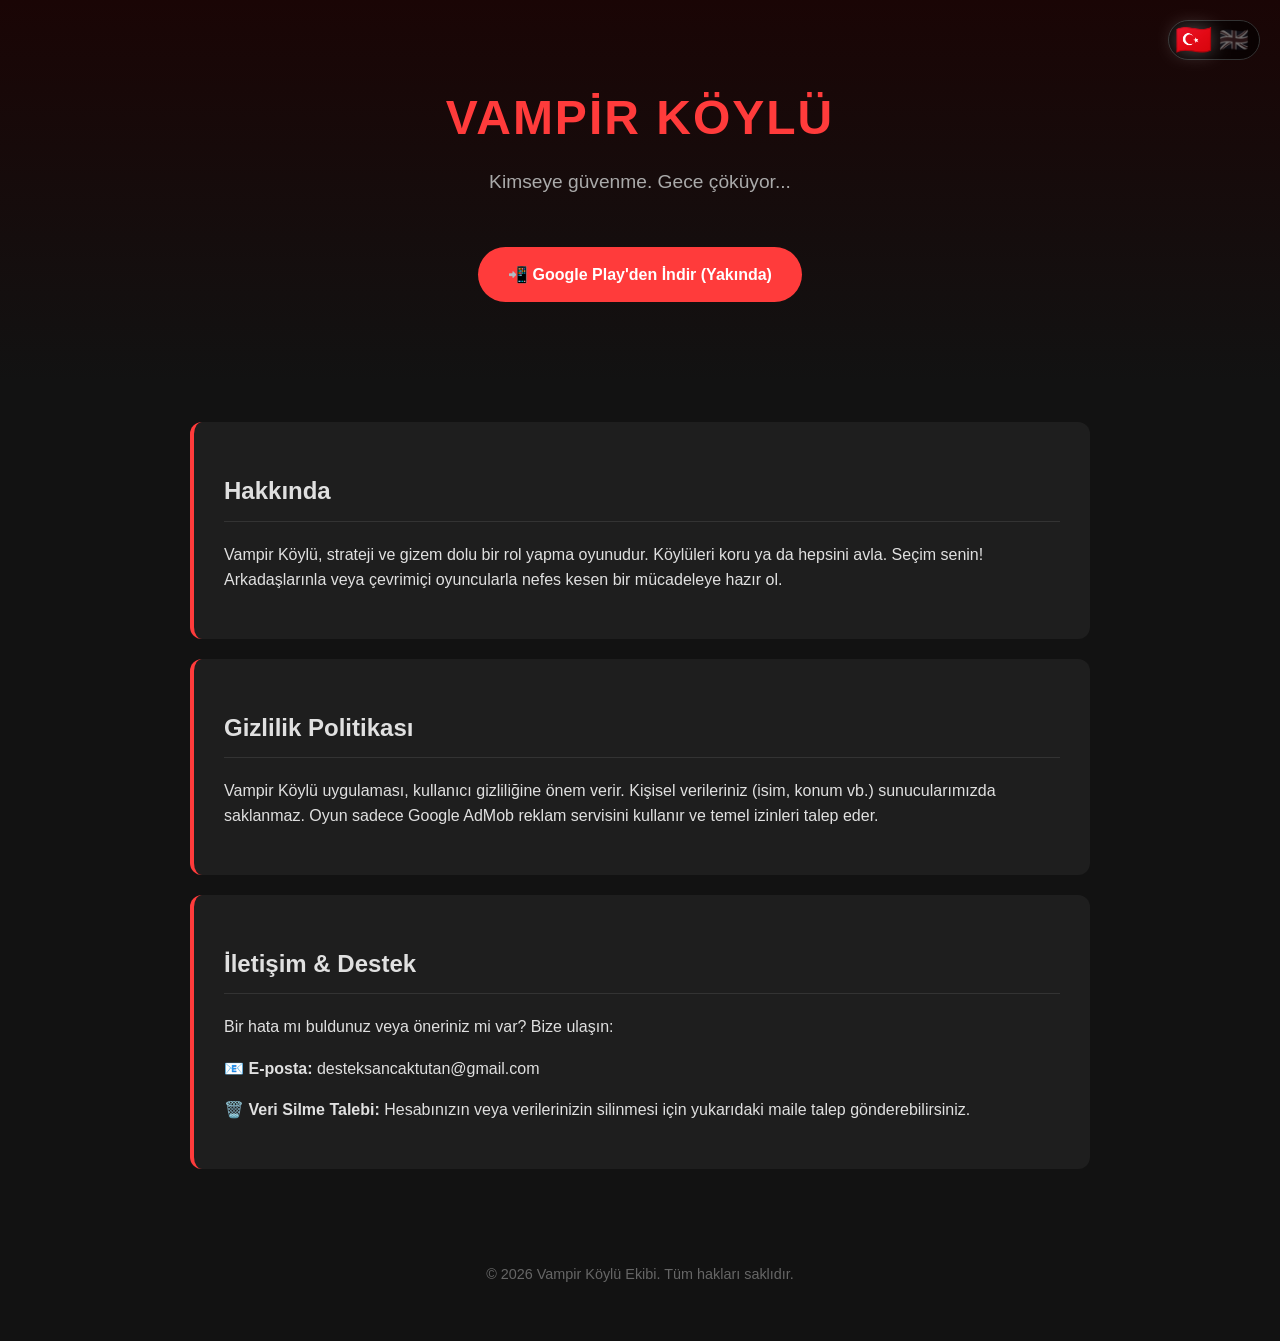
==== index.html @ d5c6c2c2 "Update index.html" ====
<!DOCTYPE html>
<html lang="tr">
<head>
    <meta charset="UTF-8">
    <meta name="viewport" content="width=device-width, initial-scale=1.0">
    <title>Vampir Köylü - Resmi Web Sitesi</title>
    <style>
        :root {
            --primary-color: #ff3b3b; /* Kan kırmızısı */
            --bg-color: #121212; /* Koyu arka plan */
            --card-bg: #1e1e1e; /* Kart rengi */
            --text-color: #e0e0e0;
        }
        body {
            font-family: 'Segoe UI', Tahoma, Geneva, Verdana, sans-serif;
            margin: 0;
            padding: 0;
            background-color: var(--bg-color);
            color: var(--text-color);
            line-height: 1.6;
        }
        .container {
            max-width: 900px;
            margin: 0 auto;
            padding: 20px;
        }
        
        /* --- BAYRAK BUTONU AYARLARI --- */
        .lang-switch {
            position: fixed;
            top: 20px;
            right: 20px;
            background: rgba(0, 0, 0, 0.6);
            padding: 5px 10px;
            border-radius: 30px;
            border: 1px solid #333;
            z-index: 1000;
            backdrop-filter: blur(5px);
            display: flex;
            align-items: center;
            gap: 10px;
        }
        .lang-btn {
            background: none;
            border: none;
            cursor: pointer;
            font-size: 24px;
            padding: 0;
            transition: all 0.3s ease;
            opacity: 0.4;
            filter: grayscale(80%);
        }
        .lang-btn:hover {
            opacity: 0.8;
            transform: scale(1.1);
            filter: grayscale(0%);
        }
        .lang-btn.active { 
            opacity: 1; 
            transform: scale(1.25);
            filter: grayscale(0%) drop-shadow(0 0 8px rgba(255, 255, 255, 0.3));
        }
        /* ------------------------------ */

        /* Header Alanı */
        header {
            text-align: center;
            padding: 80px 20px;
            background: linear-gradient(180deg, #1a0505 0%, var(--bg-color) 100%);
        }
        h1 {
            font-size: 3em;
            margin: 0;
            color: var(--primary-color);
            text-transform: uppercase;
            letter-spacing: 2px;
        }
        .subtitle {
            font-size: 1.2em;
            color: #aaa;
            margin-top: 10px;
        }
        
        /* Buton Tasarımı */
        .btn-download {
            display: inline-block;
            margin-top: 30px;
            padding: 15px 30px;
            background-color: var(--primary-color);
            color: white;
            text-decoration: none;
            font-weight: bold;
            border-radius: 50px;
            transition: transform 0.2s, box-shadow 0.2s;
        }
        .btn-download:hover {
            transform: scale(1.05);
            box-shadow: 0 0 20px rgba(255, 59, 59, 0.4);
        }

        /* İçerik Kutuları */
        .content-box {
            background: var(--card-bg);
            padding: 30px;
            margin: 20px 0;
            border-radius: 12px;
            border-left: 4px solid var(--primary-color);
        }
        h2 { color: var(--text-color); border-bottom: 1px solid #333; padding-bottom: 10px; }
        
        /* Footer */
        footer {
            text-align: center;
            padding: 40px;
            color: #666;
            font-size: 0.9em;
        }
        a { color: var(--primary-color); text-decoration: none; }
    </style>
</head>
<body>

    <div class="lang-switch">
        <button class="lang-btn active" onclick="setLanguage('tr')" id="btn-tr" title="Türkçe">🇹🇷</button> 
        <button class="lang-btn" onclick="setLanguage('en')" id="btn-en" title="English">🇬🇧</button>
    </div>

    <header>
        <h1 id="title">VAMPİR KÖYLÜ</h1>
        <p class="subtitle" id="subtitle">Kimseye güvenme. Gece çöküyor...</p>
        
        <a href="#" class="btn-download" id="downloadBtn">📲 Google Play'den İndir (Yakında)</a>
    </header>

    <div class="container">
        
        <div class="content-box">
            <h2 id="aboutTitle">Hakkında</h2>
            <p id="aboutText">Vampir Köylü, strateji ve gizem dolu bir rol yapma oyunudur. Köylüleri koru ya da hepsini avla. Seçim senin! Arkadaşlarınla veya çevrimiçi oyuncularla nefes kesen bir mücadeleye hazır ol.</p>
        </div>

        <div class="content-box">
            <h2 id="privacyTitle">Gizlilik Politikası</h2>
            <p id="privacyText">Vampir Köylü uygulaması, kullanıcı gizliliğine önem verir. Kişisel verileriniz (isim, konum vb.) sunucularımızda saklanmaz. Oyun sadece Google AdMob reklam servisini kullanır ve temel izinleri talep eder.</p>
        </div>

        <div class="content-box">
            <h2 id="contactTitle">İletişim & Destek</h2>
            <p id="contactText">Bir hata mı buldunuz veya öneriniz mi var? Bize ulaşın:</p>
            <p>📧 <strong>E-posta:</strong> desteksancaktutan@gmail.com</p>
            <p id="deleteText">🗑️ <strong>Veri Silme Talebi:</strong> Hesabınızın veya verilerinizin silinmesi için yukarıdaki maile talep gönderebilirsiniz.</p>
        </div>

    </div>

    <footer>
        <p id="footerText">&copy; 2026 Vampir Köylü Ekibi. Tüm hakları saklıdır.</p>
    </footer>

    <script>
        const translations = {
            tr: {
                title: "VAMPİR KÖYLÜ",
                subtitle: "Kimseye güvenme. Gece çöküyor...",
                downloadBtn: "📲 Google Play'den İndir (Yakında)",
                aboutTitle: "Hakkında",
                aboutText: "Vampir Köylü, strateji ve gizem dolu bir rol yapma oyunudur. Köylüleri koru ya da hepsini avla. Seçim senin! Arkadaşlarınla veya çevrimiçi oyuncularla nefes kesen bir mücadeleye hazır ol.",
                privacyTitle: "Gizlilik Politikası",
                privacyText: "Vampir Köylü uygulaması, kullanıcı gizliliğine önem verir. Kişisel verileriniz (isim, konum vb.) sunucularımızda saklanmaz. Oyun sadece Google AdMob reklam servisini kullanır ve temel izinleri talep eder.",
                contactTitle: "İletişim & Destek",
                contactText: "Bir hata mı buldunuz veya öneriniz mi var? Bize ulaşın:",
                deleteText: "🗑️ <strong>Veri Silme Talebi:</strong> Hesabınızın veya verilerinizin silinmesi için yukarıdaki maile talep gönderebilirsiniz.",
                footerText: "&copy; 2026 Vampir Köylü Ekibi. Tüm hakları saklıdır."
            },
            en: {
                title: "VAMPIRE VILLAGER",
                subtitle: "Trust no one. Night is falling...",
                downloadBtn: "📲 Download on Google Play (Soon)",
                aboutTitle: "About",
                aboutText: "Vampire Villager is a role-playing game full of strategy and mystery. Protect the villagers or hunt them all down. The choice is yours! Get ready for a breathtaking battle with your friends or online players.",
                privacyTitle: "Privacy Policy",
                privacyText: "Vampire Villager app respects user privacy. Your personal data (name, location, etc.) is not stored on our servers. The game only uses Google AdMob service and requests basic permissions.",
                contactTitle: "Contact & Support",
                contactText: "Found a bug or have a suggestion? Contact us:",
                deleteText: "🗑️ <strong>Data Deletion Request:</strong> You can send a request to the email above to delete your account or data.",
                footerText: "&copy; 2026 Vampire Villager Team. All rights reserved."
            }
        };

        function setLanguage(lang) {
            document.getElementById('title').innerText = translations[lang].title;
            document.getElementById('subtitle').innerText = translations[lang].subtitle;
            document.getElementById('downloadBtn').innerText = translations[lang].downloadBtn;
            document.getElementById('aboutTitle').innerText = translations[lang].aboutTitle;
            document.getElementById('aboutText').innerText = translations[lang].aboutText;
            document.getElementById('privacyTitle').innerText = translations[lang].privacyTitle;
            document.getElementById('privacyText').innerText = translations[lang].privacyText;
            document.getElementById('contactTitle').innerText = translations[lang].contactTitle;
            document.getElementById('contactText').innerText = translations[lang].contactText;
            document.getElementById('deleteText').innerHTML = translations[lang].deleteText;
            document.getElementById('footerText').innerHTML = translations[lang].footerText;

            document.getElementById('btn-tr').classList.remove('active');
            document.getElementById('btn-en').classList.remove('active');
            document.getElementById('btn-' + lang).classList.add('active');

            document.documentElement.lang = lang;
        }
    </script>

</body>
</html>
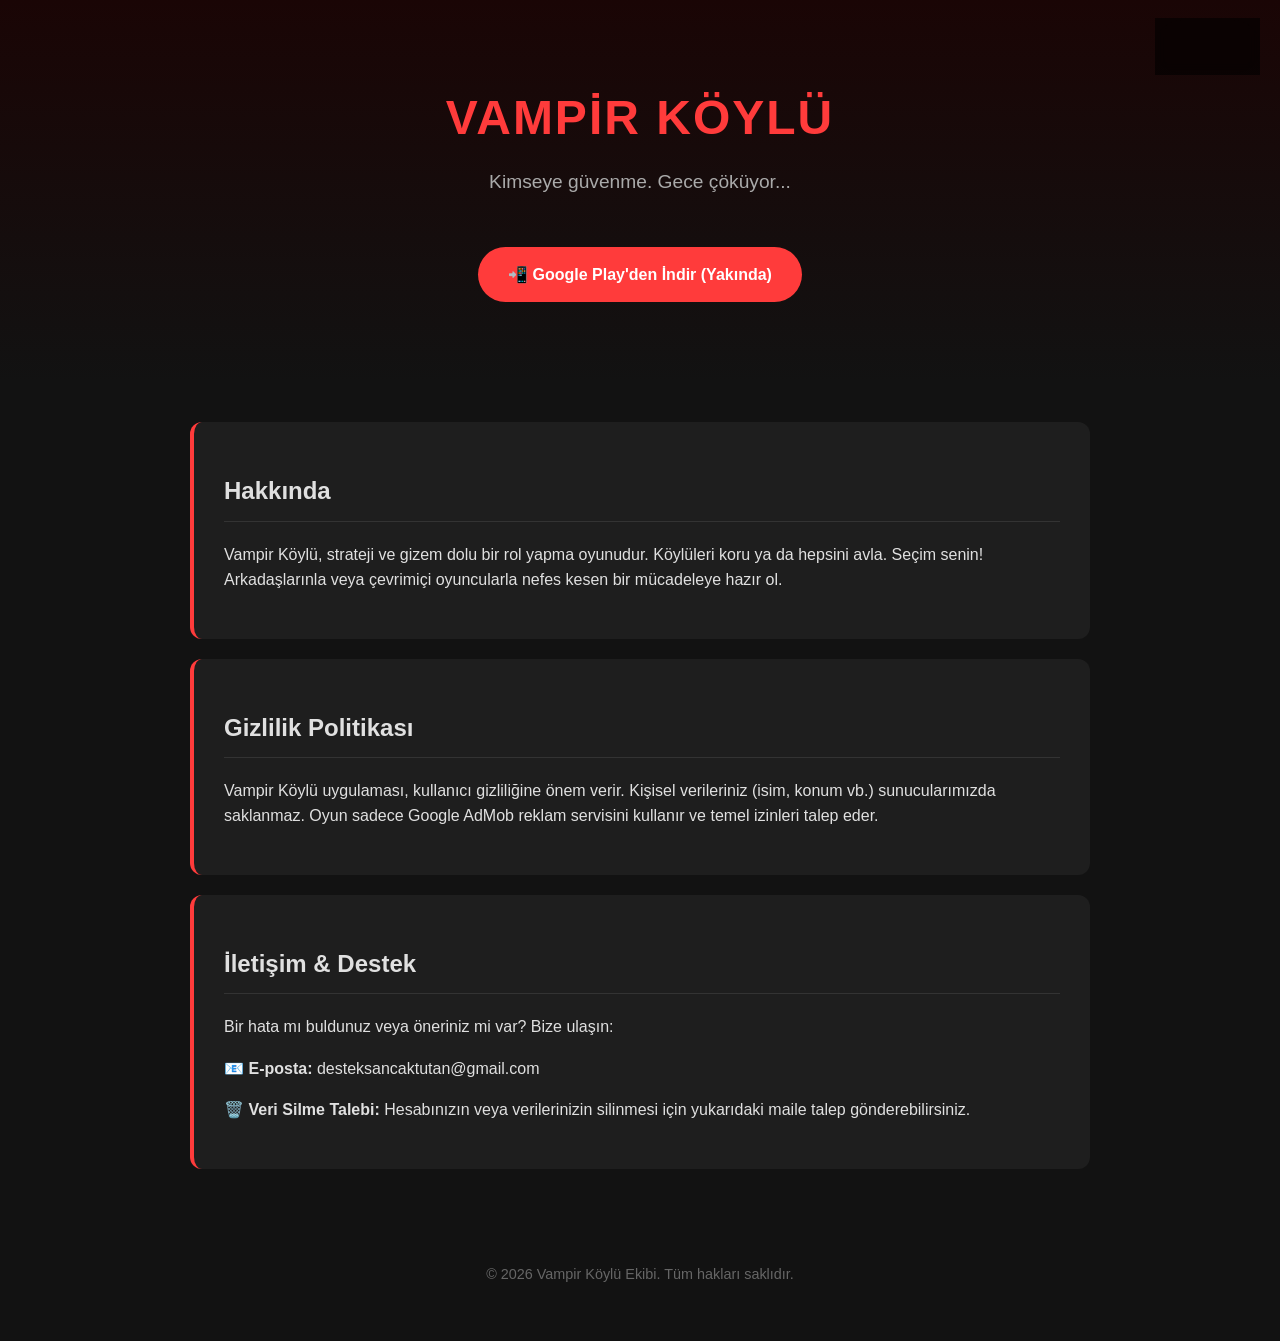
==== commit 56f9ff6d: "Update index.html" ====
--- a/index.html
+++ b/index.html
@@ -25,40 +25,48 @@
             padding: 20px;
         }
         
-        /* --- BAYRAK BUTONU AYARLARI --- */
+        /* --- BAYRAK İKON AYARLARI --- */
         .lang-switch {
             position: fixed;
             top: 20px;
             right: 20px;
             background: rgba(0, 0, 0, 0.6);
-            padding: 5px 10px;
+            padding: 8px 12px;
             border-radius: 30px;
             border: 1px solid #333;
             z-index: 1000;
             backdrop-filter: blur(5px);
             display: flex;
             align-items: center;
-            gap: 10px;
+            gap: 15px; /* Bayraklar arası boşluk */
         }
         .lang-btn {
             background: none;
             border: none;
             cursor: pointer;
-            font-size: 24px;
             padding: 0;
             transition: all 0.3s ease;
-            opacity: 0.4;
-            filter: grayscale(80%);
+            opacity: 0.5;
+            filter: grayscale(100%); /* Pasifken siyah-beyaz */
+        }
+        .lang-btn img {
+            width: 32px; /* Bayrak genişliği */
+            height: auto;
+            display: block;
+            border-radius: 4px; /* Hafif yuvarlak köşe */
+            box-shadow: 0 2px 5px rgba(0,0,0,0.5);
         }
         .lang-btn:hover {
-            opacity: 0.8;
+            opacity: 1;
             transform: scale(1.1);
             filter: grayscale(0%);
         }
         .lang-btn.active { 
             opacity: 1; 
-            transform: scale(1.25);
-            filter: grayscale(0%) drop-shadow(0 0 8px rgba(255, 255, 255, 0.3));
+            transform: scale(1.2);
+            filter: grayscale(0%);
+            border-bottom: 2px solid var(--primary-color); /* Seçili olanın altına çizgi */
+            padding-bottom: 2px;
         }
         /* ------------------------------ */
 
@@ -121,8 +129,12 @@
 <body>
 
     <div class="lang-switch">
-        <button class="lang-btn active" onclick="setLanguage('tr')" id="btn-tr" title="Türkçe">🇹🇷</button> 
-        <button class="lang-btn" onclick="setLanguage('en')" id="btn-en" title="English">🇬🇧</button>
+        <button class="lang-btn active" onclick="setLanguage('tr')" id="btn-tr" title="Türkçe">
+            <img src="https://flagcdn.com/w40/tr.png" alt="Türkçe">
+        </button> 
+        <button class="lang-btn" onclick="setLanguage('en')" id="btn-en" title="English">
+            <img src="https://flagcdn.com/w40/gb.png" alt="English">
+        </button>
     </div>
 
     <header>
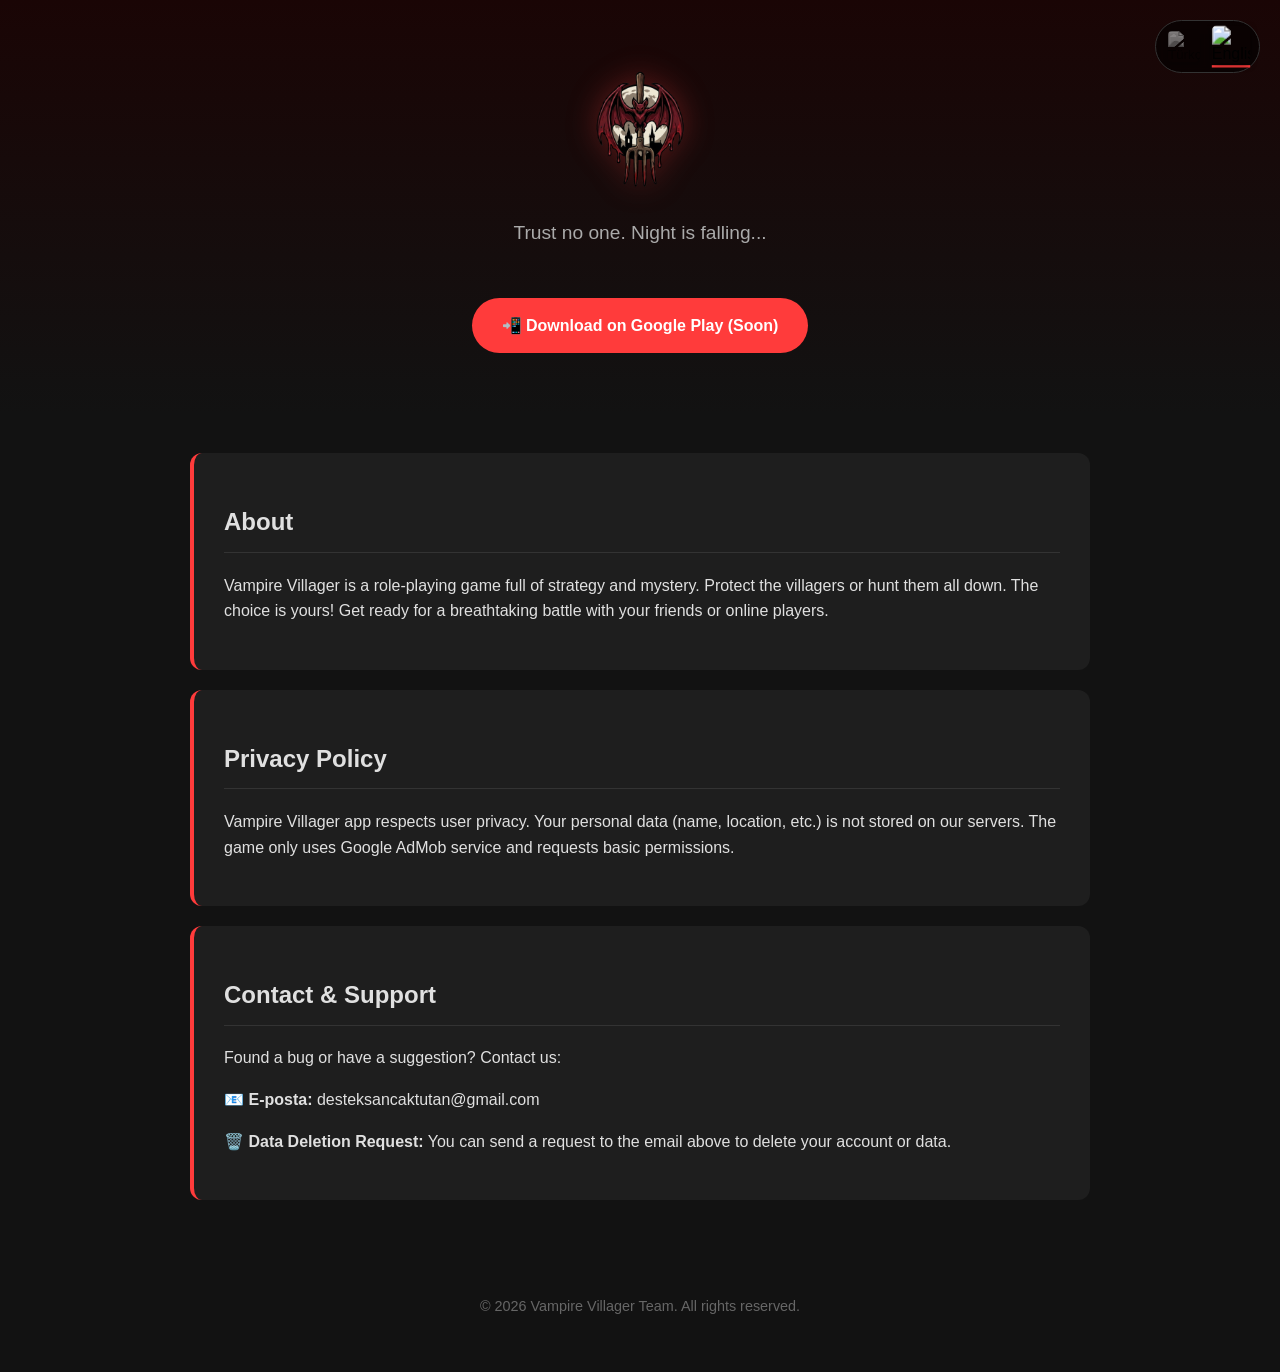
==== commit 723f172d: "Update index.html" ====
--- a/index.html
+++ b/index.html
@@ -1,9 +1,9 @@
 <!DOCTYPE html>
-<html lang="tr">
+<html lang="en">
 <head>
     <meta charset="UTF-8">
     <meta name="viewport" content="width=device-width, initial-scale=1.0">
-    <title>Vampir Köylü - Resmi Web Sitesi</title>
+    <title>Vampire Villager - Official Website</title>
     <style>
         :root {
             --primary-color: #ff3b3b; /* Kan kırmızısı */
@@ -38,7 +38,7 @@
             backdrop-filter: blur(5px);
             display: flex;
             align-items: center;
-            gap: 15px; /* Bayraklar arası boşluk */
+            gap: 15px; 
         }
         .lang-btn {
             background: none;
@@ -47,13 +47,13 @@
             padding: 0;
             transition: all 0.3s ease;
             opacity: 0.5;
-            filter: grayscale(100%); /* Pasifken siyah-beyaz */
+            filter: grayscale(100%);
         }
         .lang-btn img {
-            width: 32px; /* Bayrak genişliği */
+            width: 32px;
             height: auto;
             display: block;
-            border-radius: 4px; /* Hafif yuvarlak köşe */
+            border-radius: 4px;
             box-shadow: 0 2px 5px rgba(0,0,0,0.5);
         }
         .lang-btn:hover {
@@ -65,24 +65,28 @@
             opacity: 1; 
             transform: scale(1.2);
             filter: grayscale(0%);
-            border-bottom: 2px solid var(--primary-color); /* Seçili olanın altına çizgi */
+            border-bottom: 2px solid var(--primary-color);
             padding-bottom: 2px;
         }
         /* ------------------------------ */
 
-        /* Header Alanı */
+        /* Header Alanı ve Logo */
         header {
             text-align: center;
-            padding: 80px 20px;
+            padding: 60px 20px;
             background: linear-gradient(180deg, #1a0505 0%, var(--bg-color) 100%);
         }
-        h1 {
-            font-size: 3em;
-            margin: 0;
-            color: var(--primary-color);
-            text-transform: uppercase;
-            letter-spacing: 2px;
-        }
+        /* Logo için yeni stil */
+        #game-logo {
+            max-width: 80%;
+            width: 250px;   /* Logo boyutunu biraz idealize ettim */
+            height: auto;
+            display: block;
+            margin: 0 auto 20px auto;
+            filter: drop-shadow(0 0 15px rgba(255, 59, 59, 0.3)); /* Kırmızı parlama efekti */
+            border-radius: 20px; /* Eğer köşeli ise biraz yumuşatır */
+        }
+
         .subtitle {
             font-size: 1.2em;
             color: #aaa;
@@ -129,50 +133,50 @@
 <body>
 
     <div class="lang-switch">
-        <button class="lang-btn active" onclick="setLanguage('tr')" id="btn-tr" title="Türkçe">
+        <button class="lang-btn" onclick="setLanguage('tr')" id="btn-tr" title="Türkçe">
             <img src="https://flagcdn.com/w40/tr.png" alt="Türkçe">
         </button> 
-        <button class="lang-btn" onclick="setLanguage('en')" id="btn-en" title="English">
+        <button class="lang-btn active" onclick="setLanguage('en')" id="btn-en" title="English">
             <img src="https://flagcdn.com/w40/gb.png" alt="English">
         </button>
     </div>
 
     <header>
-        <h1 id="title">VAMPİR KÖYLÜ</h1>
-        <p class="subtitle" id="subtitle">Kimseye güvenme. Gece çöküyor...</p>
-        
-        <a href="#" class="btn-download" id="downloadBtn">📲 Google Play'den İndir (Yakında)</a>
+        <img id="game-logo" src="bestlogo.png" alt="Vampire Villager Logo">
+        
+        <p class="subtitle" id="subtitle">Trust no one. Night is falling...</p>
+        
+        <a href="#" class="btn-download" id="downloadBtn">📲 Download on Google Play (Soon)</a>
     </header>
 
     <div class="container">
         
         <div class="content-box">
-            <h2 id="aboutTitle">Hakkında</h2>
-            <p id="aboutText">Vampir Köylü, strateji ve gizem dolu bir rol yapma oyunudur. Köylüleri koru ya da hepsini avla. Seçim senin! Arkadaşlarınla veya çevrimiçi oyuncularla nefes kesen bir mücadeleye hazır ol.</p>
+            <h2 id="aboutTitle">About</h2>
+            <p id="aboutText">Vampire Villager is a role-playing game full of strategy and mystery. Protect the villagers or hunt them all down. The choice is yours! Get ready for a breathtaking battle with your friends or online players.</p>
         </div>
 
         <div class="content-box">
-            <h2 id="privacyTitle">Gizlilik Politikası</h2>
-            <p id="privacyText">Vampir Köylü uygulaması, kullanıcı gizliliğine önem verir. Kişisel verileriniz (isim, konum vb.) sunucularımızda saklanmaz. Oyun sadece Google AdMob reklam servisini kullanır ve temel izinleri talep eder.</p>
+            <h2 id="privacyTitle">Privacy Policy</h2>
+            <p id="privacyText">Vampire Villager app respects user privacy. Your personal data (name, location, etc.) is not stored on our servers. The game only uses Google AdMob service and requests basic permissions.</p>
         </div>
 
         <div class="content-box">
-            <h2 id="contactTitle">İletişim & Destek</h2>
-            <p id="contactText">Bir hata mı buldunuz veya öneriniz mi var? Bize ulaşın:</p>
+            <h2 id="contactTitle">Contact & Support</h2>
+            <p id="contactText">Found a bug or have a suggestion? Contact us:</p>
             <p>📧 <strong>E-posta:</strong> desteksancaktutan@gmail.com</p>
-            <p id="deleteText">🗑️ <strong>Veri Silme Talebi:</strong> Hesabınızın veya verilerinizin silinmesi için yukarıdaki maile talep gönderebilirsiniz.</p>
+            <p id="deleteText">🗑️ <strong>Data Deletion Request:</strong> You can send a request to the email above to delete your account or data.</p>
         </div>
 
     </div>
 
     <footer>
-        <p id="footerText">&copy; 2026 Vampir Köylü Ekibi. Tüm hakları saklıdır.</p>
+        <p id="footerText">&copy; 2026 Vampire Villager Team. All rights reserved.</p>
     </footer>
 
     <script>
         const translations = {
             tr: {
-                title: "VAMPİR KÖYLÜ",
                 subtitle: "Kimseye güvenme. Gece çöküyor...",
                 downloadBtn: "📲 Google Play'den İndir (Yakında)",
                 aboutTitle: "Hakkında",
@@ -185,7 +189,6 @@
                 footerText: "&copy; 2026 Vampir Köylü Ekibi. Tüm hakları saklıdır."
             },
             en: {
-                title: "VAMPIRE VILLAGER",
                 subtitle: "Trust no one. Night is falling...",
                 downloadBtn: "📲 Download on Google Play (Soon)",
                 aboutTitle: "About",
@@ -200,7 +203,6 @@
         };
 
         function setLanguage(lang) {
-            document.getElementById('title').innerText = translations[lang].title;
             document.getElementById('subtitle').innerText = translations[lang].subtitle;
             document.getElementById('downloadBtn').innerText = translations[lang].downloadBtn;
             document.getElementById('aboutTitle').innerText = translations[lang].aboutTitle;
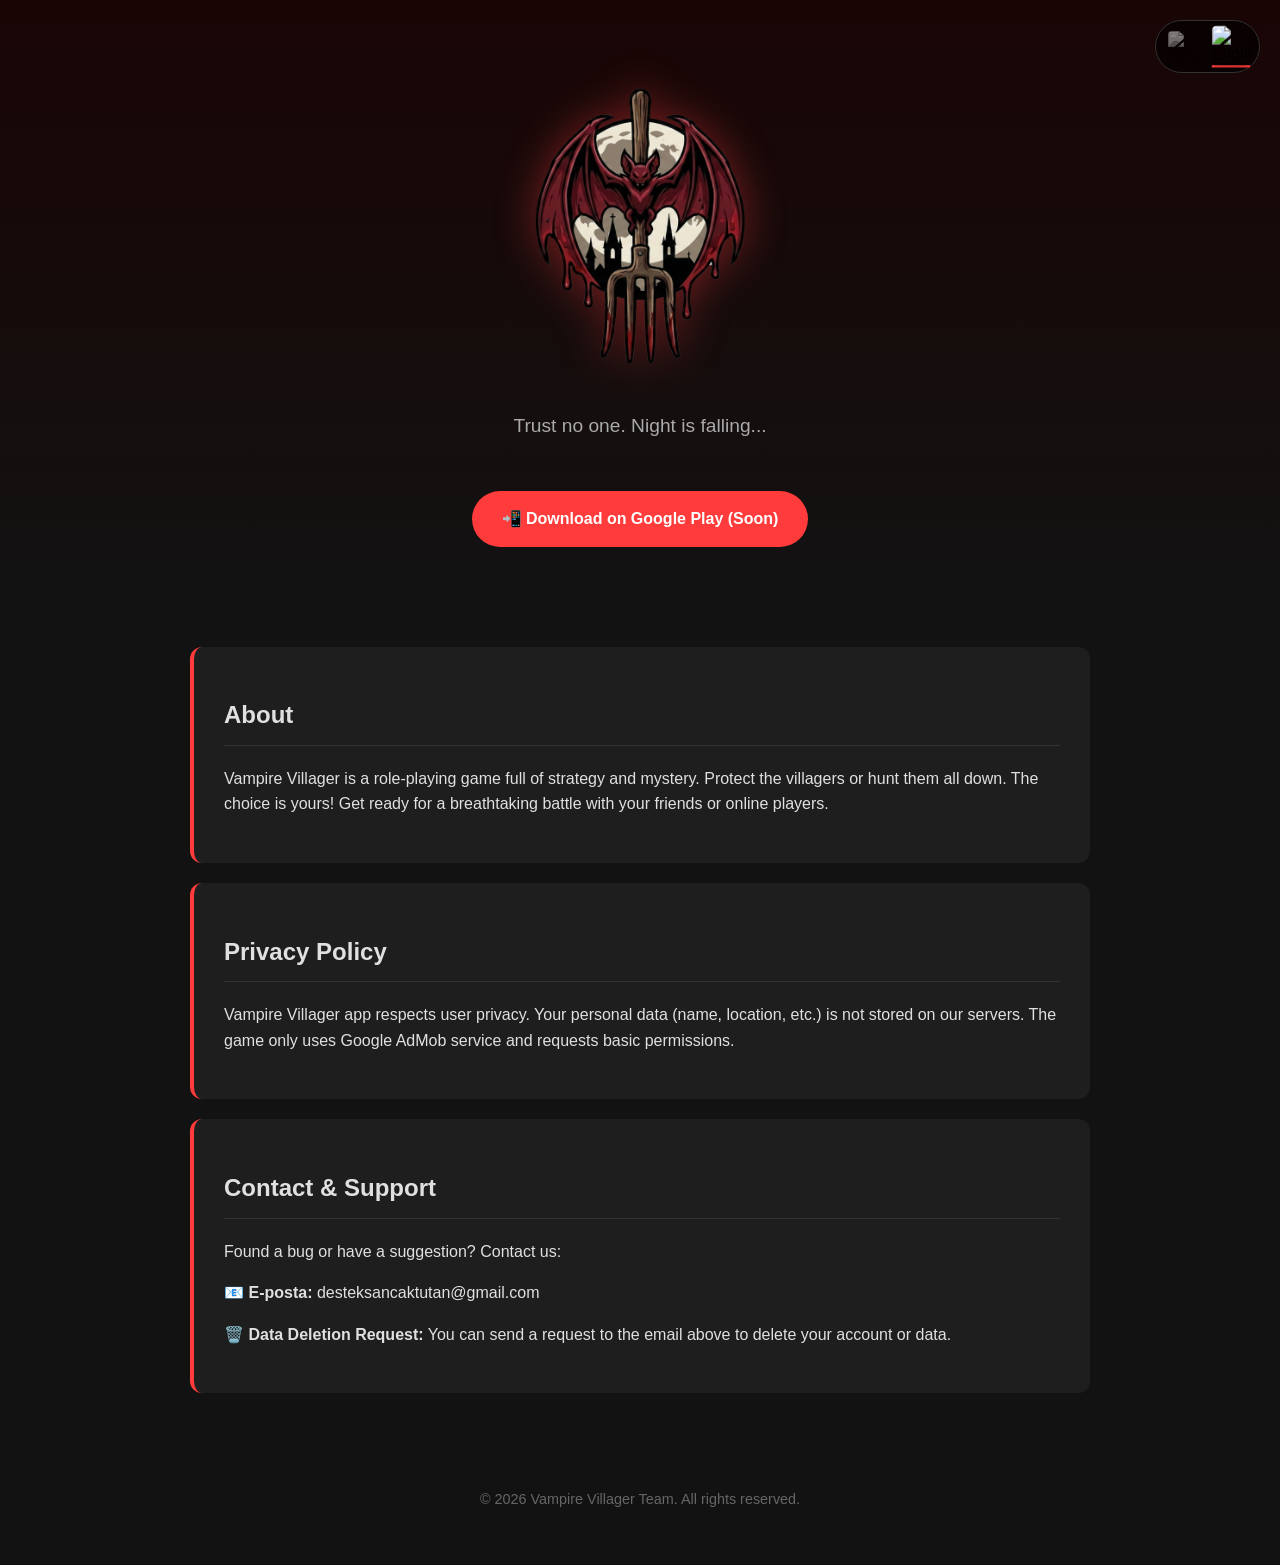
==== commit e3cfb59e: "Update index.html" ====
--- a/index.html
+++ b/index.html
@@ -76,15 +76,16 @@
             padding: 60px 20px;
             background: linear-gradient(180deg, #1a0505 0%, var(--bg-color) 100%);
         }
-        /* Logo için yeni stil */
+        
+        /* LOGO AYARLARI (GÜNCELLENDİ: ARTIK ÇOK DAHA BÜYÜK) */
         #game-logo {
-            max-width: 80%;
-            width: 250px;   /* Logo boyutunu biraz idealize ettim */
+            max-width: 90%; /* Mobilde ekranın %90'ını kaplasın */
+            width: 600px;   /* Bilgisayarda 600px genişliğinde olsun (Eskisi 250px idi) */
             height: auto;
             display: block;
             margin: 0 auto 20px auto;
-            filter: drop-shadow(0 0 15px rgba(255, 59, 59, 0.3)); /* Kırmızı parlama efekti */
-            border-radius: 20px; /* Eğer köşeli ise biraz yumuşatır */
+            filter: drop-shadow(0 0 20px rgba(255, 59, 59, 0.4)); /* Parlama efektini de artırdım */
+            border-radius: 20px; 
         }
 
         .subtitle {
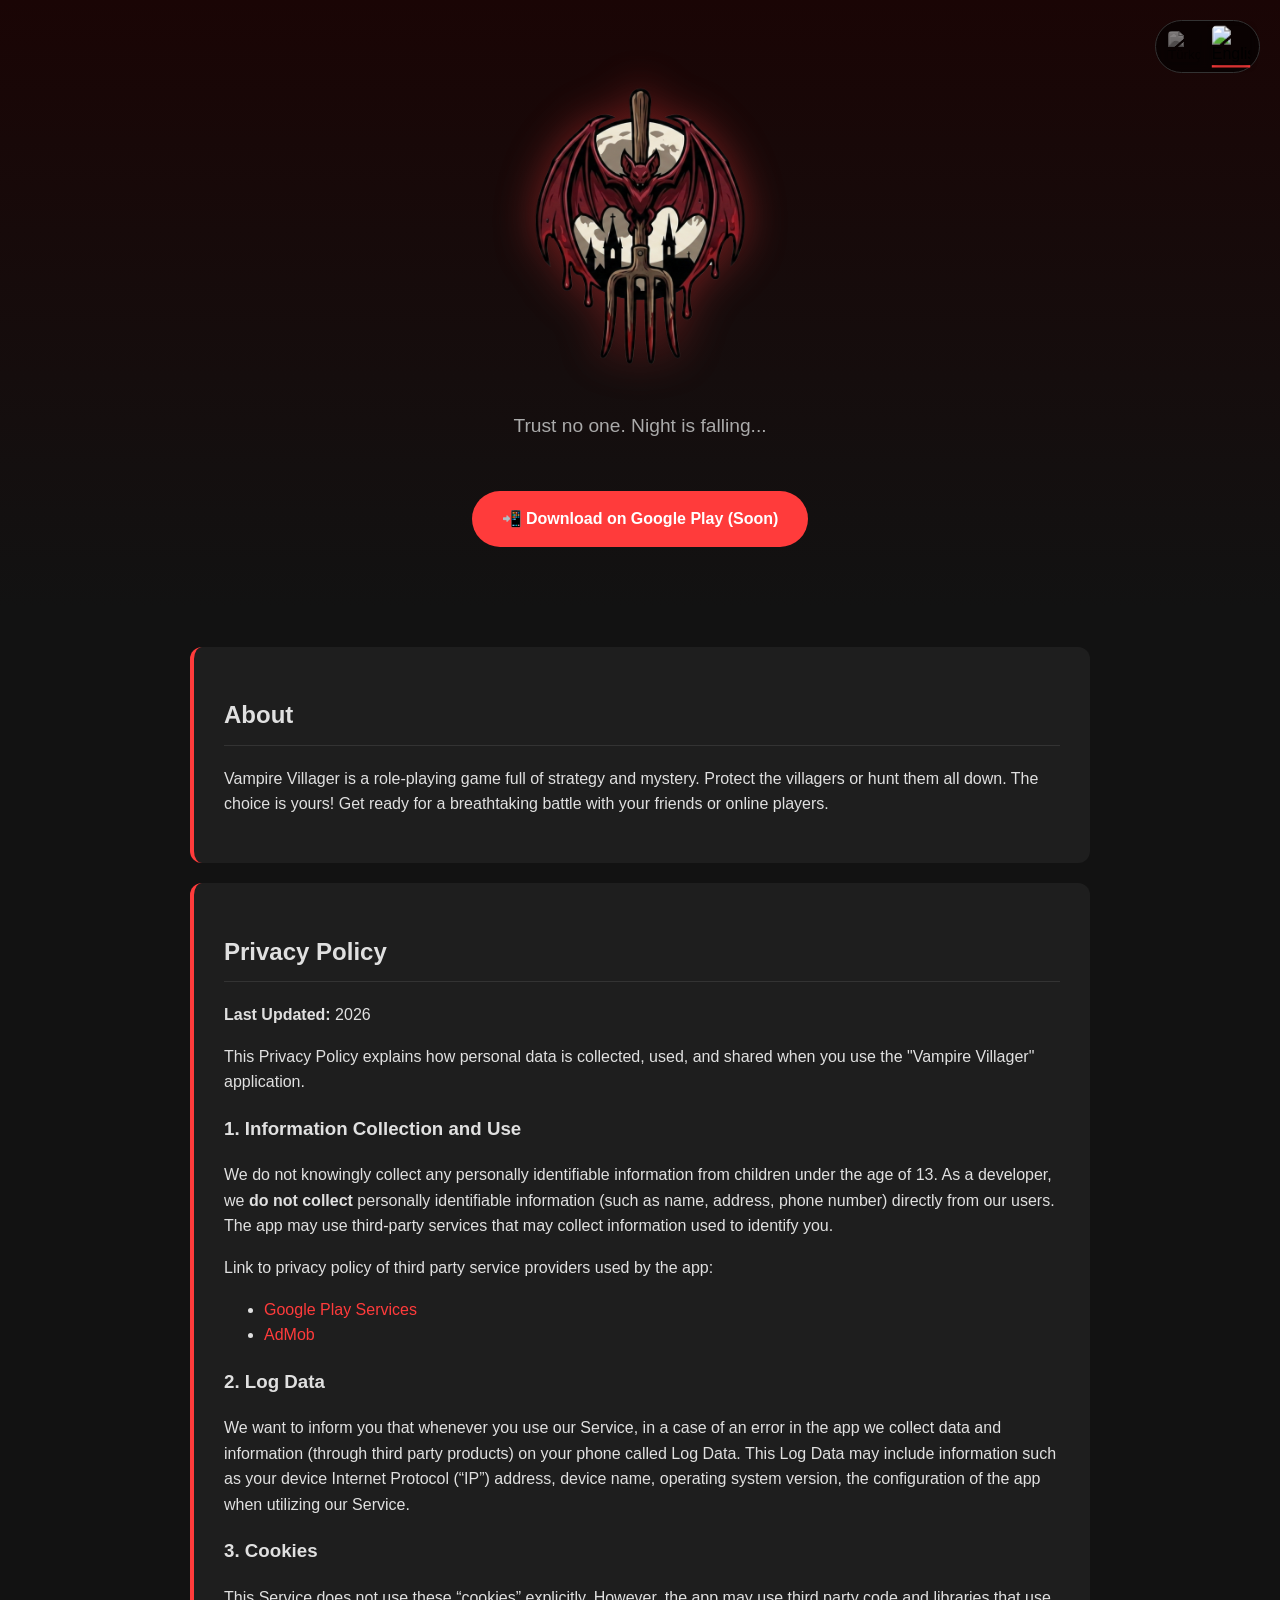
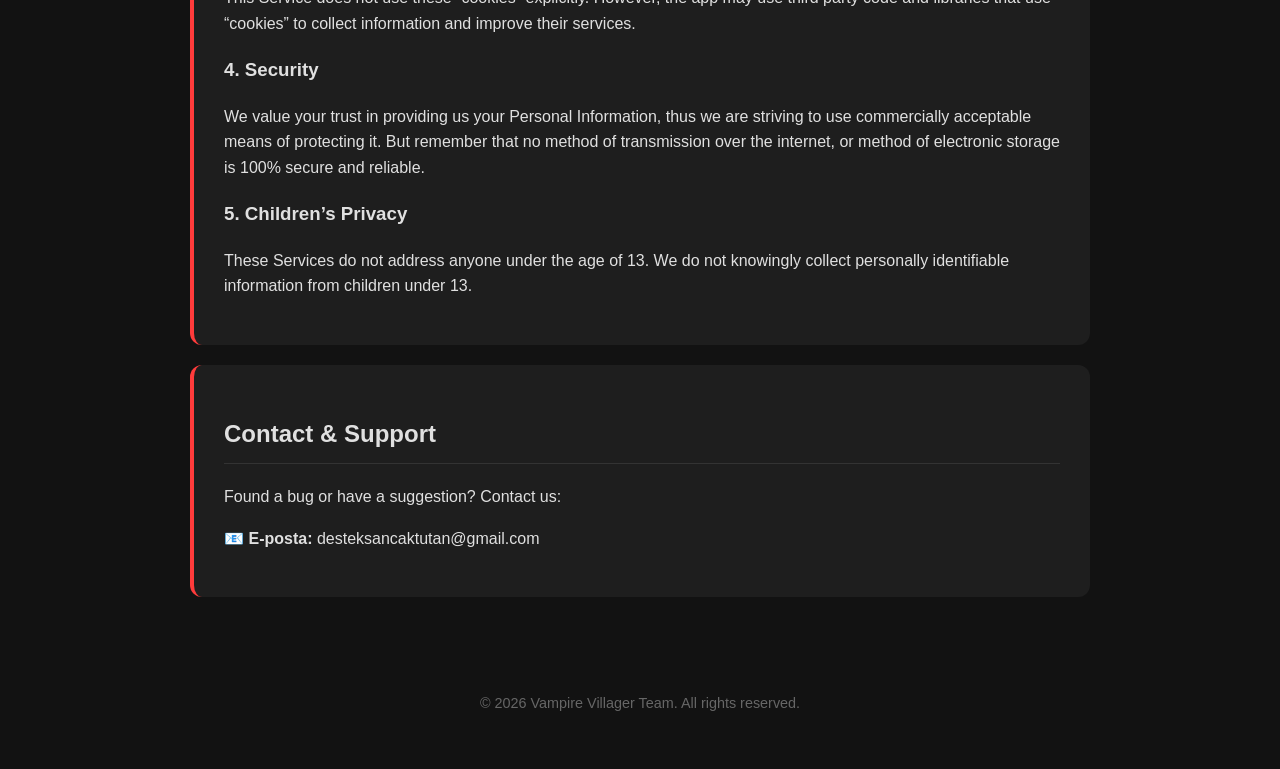
==== commit bcaf561e: "Update index.html" ====
--- a/index.html
+++ b/index.html
@@ -68,7 +68,6 @@
             border-bottom: 2px solid var(--primary-color);
             padding-bottom: 2px;
         }
-        /* ------------------------------ */
 
         /* Header Alanı ve Logo */
         header {
@@ -77,14 +76,14 @@
             background: linear-gradient(180deg, #1a0505 0%, var(--bg-color) 100%);
         }
         
-        /* LOGO AYARLARI (GÜNCELLENDİ: ARTIK ÇOK DAHA BÜYÜK) */
+        /* LOGO AYARLARI */
         #game-logo {
-            max-width: 90%; /* Mobilde ekranın %90'ını kaplasın */
-            width: 600px;   /* Bilgisayarda 600px genişliğinde olsun (Eskisi 250px idi) */
+            max-width: 90%; 
+            width: 600px;   
             height: auto;
             display: block;
             margin: 0 auto 20px auto;
-            filter: drop-shadow(0 0 20px rgba(255, 59, 59, 0.4)); /* Parlama efektini de artırdım */
+            filter: drop-shadow(0 0 20px rgba(255, 59, 59, 0.4)); 
             border-radius: 20px; 
         }
 
@@ -159,15 +158,14 @@
 
         <div class="content-box">
             <h2 id="privacyTitle">Privacy Policy</h2>
-            <p id="privacyText">Vampire Villager app respects user privacy. Your personal data (name, location, etc.) is not stored on our servers. The game only uses Google AdMob service and requests basic permissions.</p>
+            <div id="privacyText"></div>
         </div>
 
         <div class="content-box">
             <h2 id="contactTitle">Contact & Support</h2>
             <p id="contactText">Found a bug or have a suggestion? Contact us:</p>
             <p>📧 <strong>E-posta:</strong> desteksancaktutan@gmail.com</p>
-            <p id="deleteText">🗑️ <strong>Data Deletion Request:</strong> You can send a request to the email above to delete your account or data.</p>
-        </div>
+            </div>
 
     </div>
 
@@ -176,6 +174,7 @@
     </footer>
 
     <script>
+        // Uzun metinleri yönetmek için içerikleri buraya HTML formatında ekliyoruz
         const translations = {
             tr: {
                 subtitle: "Kimseye güvenme. Gece çöküyor...",
@@ -183,10 +182,32 @@
                 aboutTitle: "Hakkında",
                 aboutText: "Vampir Köylü, strateji ve gizem dolu bir rol yapma oyunudur. Köylüleri koru ya da hepsini avla. Seçim senin! Arkadaşlarınla veya çevrimiçi oyuncularla nefes kesen bir mücadeleye hazır ol.",
                 privacyTitle: "Gizlilik Politikası",
-                privacyText: "Vampir Köylü uygulaması, kullanıcı gizliliğine önem verir. Kişisel verileriniz (isim, konum vb.) sunucularımızda saklanmaz. Oyun sadece Google AdMob reklam servisini kullanır ve temel izinleri talep eder.",
+                privacyText: `
+                    <p><strong>Son Güncelleme:</strong> 2026</p>
+                    <p>Bu Gizlilik Politikası, "Vampir Köylü" uygulamasını kullananların kişisel verilerinin nasıl toplandığını, kullanıldığını ve paylaşıldığını açıklar.</p>
+                    
+                    <h3>1. Bilgi Toplama ve Kullanma</h3>
+                    <p>Geliştirici olarak, kullanıcılarımızdan doğrudan kişisel olarak tanımlanabilir bilgi (isim, adres, telefon vb.) <strong>toplamıyoruz</strong>. Uygulama, hizmet kalitesini artırmak ve reklam gösterimi sağlamak amacıyla üçüncü taraf hizmetleri kullanabilir.</p>
+                    <p>Uygulama tarafından kullanılan üçüncü taraf hizmet sağlayıcılarının gizlilik politikaları bağlantıları:</p>
+                    <ul>
+                        <li><a href="https://www.google.com/policies/privacy/" target="_blank">Google Play Services</a></li>
+                        <li><a href="https://support.google.com/admob/answer/6128543?hl=tr" target="_blank">AdMob</a></li>
+                    </ul>
+
+                    <h3>2. Log Verileri</h3>
+                    <p>Uygulamamızı kullanırken bir hata oluşması durumunda, telefonunuzda "Log Verisi" adı verilen veriler ve bilgiler (üçüncü taraf ürünler aracılığıyla) toplanabilir. Bu veriler; cihazınızın İnternet Protokolü ("IP") adresi, cihaz adı, işletim sistemi sürümü, uygulamanın yapılandırması gibi bilgileri içerebilir.</p>
+
+                    <h3>3. Çerezler (Cookies)</h3>
+                    <p>Bu Hizmet, çerezleri açıkça kullanmaz. Ancak, uygulama, bilgi toplamak ve hizmetlerini geliştirmek için "çerezler" kullanan üçüncü taraf kodlarını ve kütüphanelerini kullanabilir.</p>
+
+                    <h3>4. Güvenlik</h3>
+                    <p>Kişisel bilgilerinizi bize sağlama konusundaki güveninize değer veriyoruz, bu nedenle ticari olarak kabul edilebilir koruma yöntemlerini kullanmaya çalışıyoruz. Ancak, internet üzerinden hiçbir iletim yönteminin %100 güvenli ve güvenilir olmadığını unutmayın.</p>
+
+                    <h3>5. Çocukların Gizliliği</h3>
+                    <p>Bu Hizmetler 13 yaşın altındaki hiç kimseye hitap etmez. 13 yaşın altındaki çocuklardan bilerek kişisel olarak tanımlanabilir bilgiler toplamıyoruz.</p>
+                `,
                 contactTitle: "İletişim & Destek",
                 contactText: "Bir hata mı buldunuz veya öneriniz mi var? Bize ulaşın:",
-                deleteText: "🗑️ <strong>Veri Silme Talebi:</strong> Hesabınızın veya verilerinizin silinmesi için yukarıdaki maile talep gönderebilirsiniz.",
                 footerText: "&copy; 2026 Vampir Köylü Ekibi. Tüm hakları saklıdır."
             },
             en: {
@@ -195,10 +216,32 @@
                 aboutTitle: "About",
                 aboutText: "Vampire Villager is a role-playing game full of strategy and mystery. Protect the villagers or hunt them all down. The choice is yours! Get ready for a breathtaking battle with your friends or online players.",
                 privacyTitle: "Privacy Policy",
-                privacyText: "Vampire Villager app respects user privacy. Your personal data (name, location, etc.) is not stored on our servers. The game only uses Google AdMob service and requests basic permissions.",
+                privacyText: `
+                    <p><strong>Last Updated:</strong> 2026</p>
+                    <p>This Privacy Policy explains how personal data is collected, used, and shared when you use the "Vampire Villager" application.</p>
+                    
+                    <h3>1. Information Collection and Use</h3>
+                    <p>We do not knowingly collect any personally identifiable information from children under the age of 13. As a developer, we <strong>do not collect</strong> personally identifiable information (such as name, address, phone number) directly from our users. The app may use third-party services that may collect information used to identify you.</p>
+                    <p>Link to privacy policy of third party service providers used by the app:</p>
+                    <ul>
+                        <li><a href="https://www.google.com/policies/privacy/" target="_blank">Google Play Services</a></li>
+                        <li><a href="https://support.google.com/admob/answer/6128543?hl=tr" target="_blank">AdMob</a></li>
+                    </ul>
+
+                    <h3>2. Log Data</h3>
+                    <p>We want to inform you that whenever you use our Service, in a case of an error in the app we collect data and information (through third party products) on your phone called Log Data. This Log Data may include information such as your device Internet Protocol (“IP”) address, device name, operating system version, the configuration of the app when utilizing our Service.</p>
+
+                    <h3>3. Cookies</h3>
+                    <p>This Service does not use these “cookies” explicitly. However, the app may use third party code and libraries that use “cookies” to collect information and improve their services.</p>
+
+                    <h3>4. Security</h3>
+                    <p>We value your trust in providing us your Personal Information, thus we are striving to use commercially acceptable means of protecting it. But remember that no method of transmission over the internet, or method of electronic storage is 100% secure and reliable.</p>
+
+                    <h3>5. Children’s Privacy</h3>
+                    <p>These Services do not address anyone under the age of 13. We do not knowingly collect personally identifiable information from children under 13.</p>
+                `,
                 contactTitle: "Contact & Support",
                 contactText: "Found a bug or have a suggestion? Contact us:",
-                deleteText: "🗑️ <strong>Data Deletion Request:</strong> You can send a request to the email above to delete your account or data.",
                 footerText: "&copy; 2026 Vampire Villager Team. All rights reserved."
             }
         };
@@ -209,10 +252,12 @@
             document.getElementById('aboutTitle').innerText = translations[lang].aboutTitle;
             document.getElementById('aboutText').innerText = translations[lang].aboutText;
             document.getElementById('privacyTitle').innerText = translations[lang].privacyTitle;
-            document.getElementById('privacyText').innerText = translations[lang].privacyText;
+            
+            // Gizlilik politikası artık HTML içerdiği için innerHTML kullanıyoruz
+            document.getElementById('privacyText').innerHTML = translations[lang].privacyText;
+            
             document.getElementById('contactTitle').innerText = translations[lang].contactTitle;
             document.getElementById('contactText').innerText = translations[lang].contactText;
-            document.getElementById('deleteText').innerHTML = translations[lang].deleteText;
             document.getElementById('footerText').innerHTML = translations[lang].footerText;
 
             document.getElementById('btn-tr').classList.remove('active');
@@ -221,6 +266,11 @@
 
             document.documentElement.lang = lang;
         }
+
+        // Sayfa yüklendiğinde varsayılan olarak İngilizce içeriği yükle
+        window.onload = function() {
+            setLanguage('en');
+        };
     </script>
 
 </body>
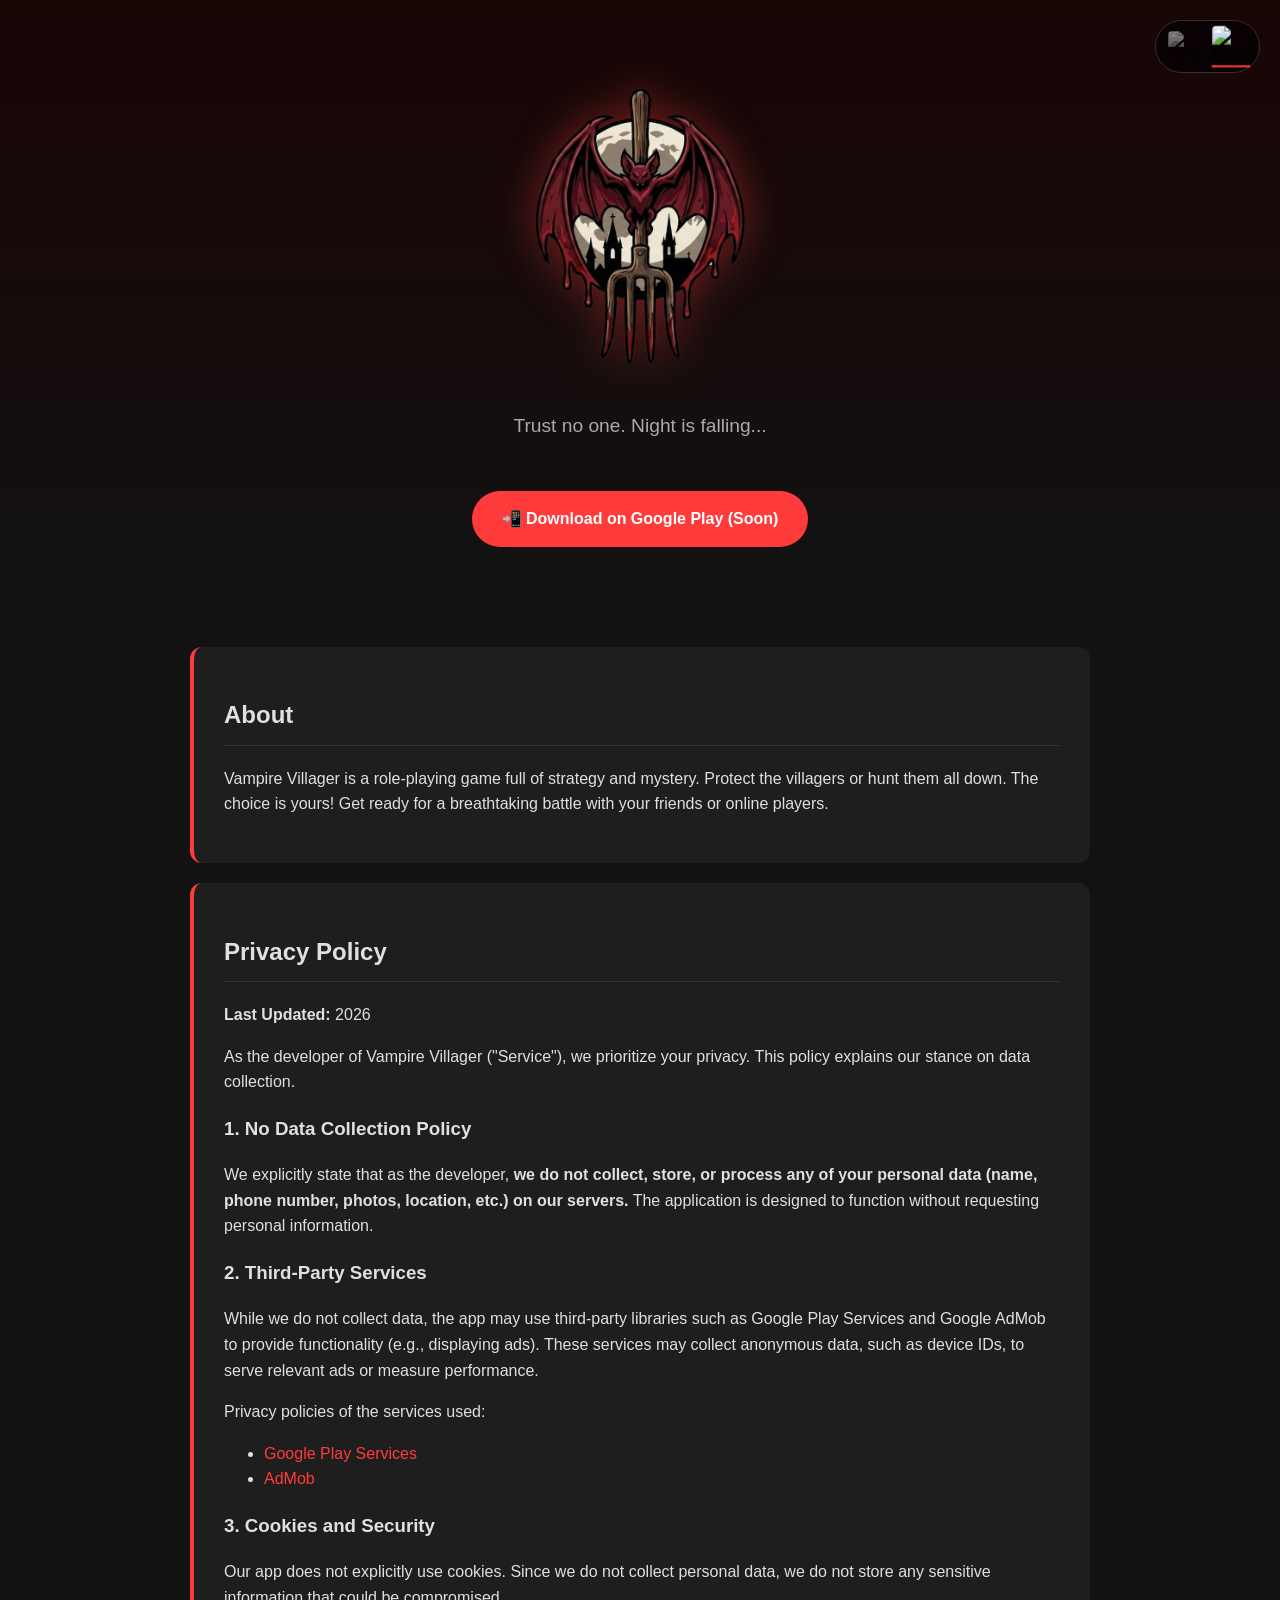
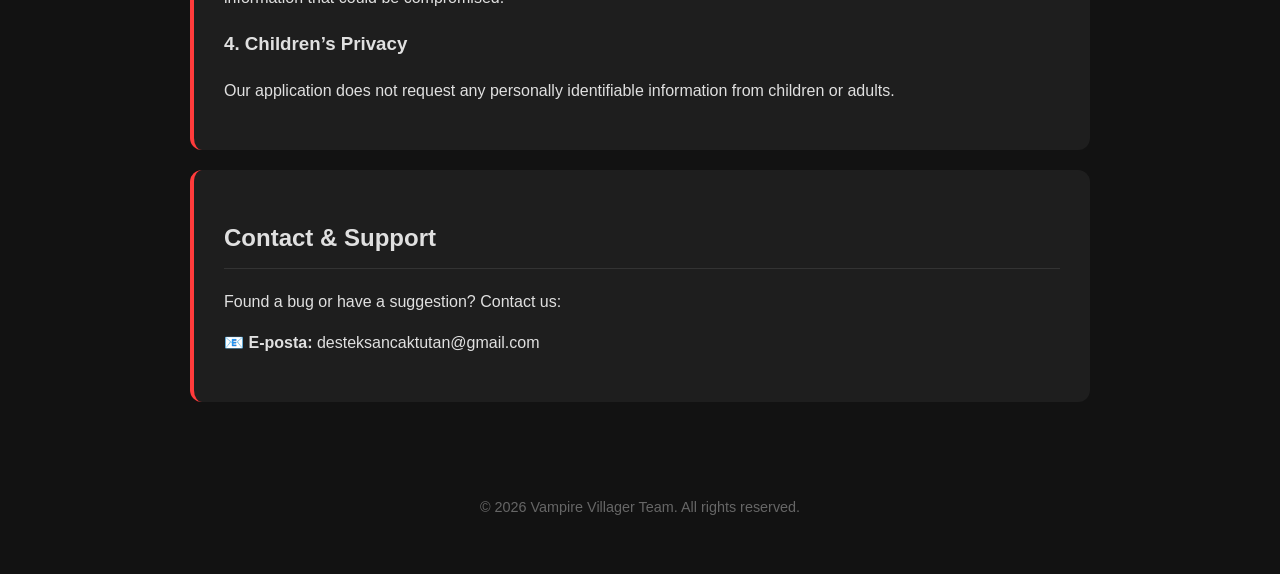
==== commit 03e3f628: "Update index.html" ====
--- a/index.html
+++ b/index.html
@@ -165,7 +165,7 @@
             <h2 id="contactTitle">Contact & Support</h2>
             <p id="contactText">Found a bug or have a suggestion? Contact us:</p>
             <p>📧 <strong>E-posta:</strong> desteksancaktutan@gmail.com</p>
-            </div>
+        </div>
 
     </div>
 
@@ -174,7 +174,6 @@
     </footer>
 
     <script>
-        // Uzun metinleri yönetmek için içerikleri buraya HTML formatında ekliyoruz
         const translations = {
             tr: {
                 subtitle: "Kimseye güvenme. Gece çöküyor...",
@@ -184,27 +183,24 @@
                 privacyTitle: "Gizlilik Politikası",
                 privacyText: `
                     <p><strong>Son Güncelleme:</strong> 2026</p>
-                    <p>Bu Gizlilik Politikası, "Vampir Köylü" uygulamasını kullananların kişisel verilerinin nasıl toplandığını, kullanıldığını ve paylaşıldığını açıklar.</p>
+                    <p>Vampir Köylü ("Hizmet") geliştiricisi olarak gizliliğinize büyük önem veriyoruz. Bu gizlilik politikası, verilerinizin nasıl işlendiğini açıklar.</p>
                     
-                    <h3>1. Bilgi Toplama ve Kullanma</h3>
-                    <p>Geliştirici olarak, kullanıcılarımızdan doğrudan kişisel olarak tanımlanabilir bilgi (isim, adres, telefon vb.) <strong>toplamıyoruz</strong>. Uygulama, hizmet kalitesini artırmak ve reklam gösterimi sağlamak amacıyla üçüncü taraf hizmetleri kullanabilir.</p>
-                    <p>Uygulama tarafından kullanılan üçüncü taraf hizmet sağlayıcılarının gizlilik politikaları bağlantıları:</p>
+                    <h3>1. Veri Toplamama Beyanı</h3>
+                    <p>Açıkça belirtmek isteriz ki; geliştirici olarak <strong>hiçbir kişisel verinizi (isim, telefon numarası, fotoğraf, konum vb.) sunucularımızda toplamıyor, saklamıyor ve işlemiyoruz.</strong> Uygulama, kişisel bilgilerinizi talep etmeden çalışacak şekilde tasarlanmıştır.</p>
+
+                    <h3>2. Üçüncü Taraf Hizmetleri</h3>
+                    <p>Biz veri toplamasak da, uygulama işlevselliği (örneğin reklam gösterimi) için Google Play Hizmetleri ve Google AdMob gibi üçüncü taraf kütüphanelerini kullanabilir. Bu servisler, size uygun reklamlar sunmak veya uygulama performansını ölçmek için cihaz kimliği gibi anonim verileri toplayabilir.</p>
+                    <p>Kullanılan servislerin gizlilik politikaları:</p>
                     <ul>
                         <li><a href="https://www.google.com/policies/privacy/" target="_blank">Google Play Services</a></li>
                         <li><a href="https://support.google.com/admob/answer/6128543?hl=tr" target="_blank">AdMob</a></li>
                     </ul>
 
-                    <h3>2. Log Verileri</h3>
-                    <p>Uygulamamızı kullanırken bir hata oluşması durumunda, telefonunuzda "Log Verisi" adı verilen veriler ve bilgiler (üçüncü taraf ürünler aracılığıyla) toplanabilir. Bu veriler; cihazınızın İnternet Protokolü ("IP") adresi, cihaz adı, işletim sistemi sürümü, uygulamanın yapılandırması gibi bilgileri içerebilir.</p>
-
-                    <h3>3. Çerezler (Cookies)</h3>
-                    <p>Bu Hizmet, çerezleri açıkça kullanmaz. Ancak, uygulama, bilgi toplamak ve hizmetlerini geliştirmek için "çerezler" kullanan üçüncü taraf kodlarını ve kütüphanelerini kullanabilir.</p>
-
-                    <h3>4. Güvenlik</h3>
-                    <p>Kişisel bilgilerinizi bize sağlama konusundaki güveninize değer veriyoruz, bu nedenle ticari olarak kabul edilebilir koruma yöntemlerini kullanmaya çalışıyoruz. Ancak, internet üzerinden hiçbir iletim yönteminin %100 güvenli ve güvenilir olmadığını unutmayın.</p>
-
-                    <h3>5. Çocukların Gizliliği</h3>
-                    <p>Bu Hizmetler 13 yaşın altındaki hiç kimseye hitap etmez. 13 yaşın altındaki çocuklardan bilerek kişisel olarak tanımlanabilir bilgiler toplamıyoruz.</p>
+                    <h3>3. Çerezler ve Güvenlik</h3>
+                    <p>Uygulamamız doğrudan çerez (cookie) kullanmaz. Kişisel veri toplamadığımız için verilerinizin sızdırılması veya çalınması gibi bir risk tarafımızca oluşturulmaz.</p>
+
+                    <h3>4. Çocukların Gizliliği</h3>
+                    <p>Uygulamamız çocuklardan veya yetişkinlerden herhangi bir kimlik bilgisi talep etmez.</p>
                 `,
                 contactTitle: "İletişim & Destek",
                 contactText: "Bir hata mı buldunuz veya öneriniz mi var? Bize ulaşın:",
@@ -218,27 +214,24 @@
                 privacyTitle: "Privacy Policy",
                 privacyText: `
                     <p><strong>Last Updated:</strong> 2026</p>
-                    <p>This Privacy Policy explains how personal data is collected, used, and shared when you use the "Vampire Villager" application.</p>
+                    <p>As the developer of Vampire Villager ("Service"), we prioritize your privacy. This policy explains our stance on data collection.</p>
                     
-                    <h3>1. Information Collection and Use</h3>
-                    <p>We do not knowingly collect any personally identifiable information from children under the age of 13. As a developer, we <strong>do not collect</strong> personally identifiable information (such as name, address, phone number) directly from our users. The app may use third-party services that may collect information used to identify you.</p>
-                    <p>Link to privacy policy of third party service providers used by the app:</p>
+                    <h3>1. No Data Collection Policy</h3>
+                    <p>We explicitly state that as the developer, <strong>we do not collect, store, or process any of your personal data (name, phone number, photos, location, etc.) on our servers.</strong> The application is designed to function without requesting personal information.</p>
+
+                    <h3>2. Third-Party Services</h3>
+                    <p>While we do not collect data, the app may use third-party libraries such as Google Play Services and Google AdMob to provide functionality (e.g., displaying ads). These services may collect anonymous data, such as device IDs, to serve relevant ads or measure performance.</p>
+                    <p>Privacy policies of the services used:</p>
                     <ul>
                         <li><a href="https://www.google.com/policies/privacy/" target="_blank">Google Play Services</a></li>
                         <li><a href="https://support.google.com/admob/answer/6128543?hl=tr" target="_blank">AdMob</a></li>
                     </ul>
 
-                    <h3>2. Log Data</h3>
-                    <p>We want to inform you that whenever you use our Service, in a case of an error in the app we collect data and information (through third party products) on your phone called Log Data. This Log Data may include information such as your device Internet Protocol (“IP”) address, device name, operating system version, the configuration of the app when utilizing our Service.</p>
-
-                    <h3>3. Cookies</h3>
-                    <p>This Service does not use these “cookies” explicitly. However, the app may use third party code and libraries that use “cookies” to collect information and improve their services.</p>
-
-                    <h3>4. Security</h3>
-                    <p>We value your trust in providing us your Personal Information, thus we are striving to use commercially acceptable means of protecting it. But remember that no method of transmission over the internet, or method of electronic storage is 100% secure and reliable.</p>
-
-                    <h3>5. Children’s Privacy</h3>
-                    <p>These Services do not address anyone under the age of 13. We do not knowingly collect personally identifiable information from children under 13.</p>
+                    <h3>3. Cookies and Security</h3>
+                    <p>Our app does not explicitly use cookies. Since we do not collect personal data, we do not store any sensitive information that could be compromised.</p>
+
+                    <h3>4. Children’s Privacy</h3>
+                    <p>Our application does not request any personally identifiable information from children or adults.</p>
                 `,
                 contactTitle: "Contact & Support",
                 contactText: "Found a bug or have a suggestion? Contact us:",
@@ -253,7 +246,6 @@
             document.getElementById('aboutText').innerText = translations[lang].aboutText;
             document.getElementById('privacyTitle').innerText = translations[lang].privacyTitle;
             
-            // Gizlilik politikası artık HTML içerdiği için innerHTML kullanıyoruz
             document.getElementById('privacyText').innerHTML = translations[lang].privacyText;
             
             document.getElementById('contactTitle').innerText = translations[lang].contactTitle;
@@ -267,7 +259,6 @@
             document.documentElement.lang = lang;
         }
 
-        // Sayfa yüklendiğinde varsayılan olarak İngilizce içeriği yükle
         window.onload = function() {
             setLanguage('en');
         };
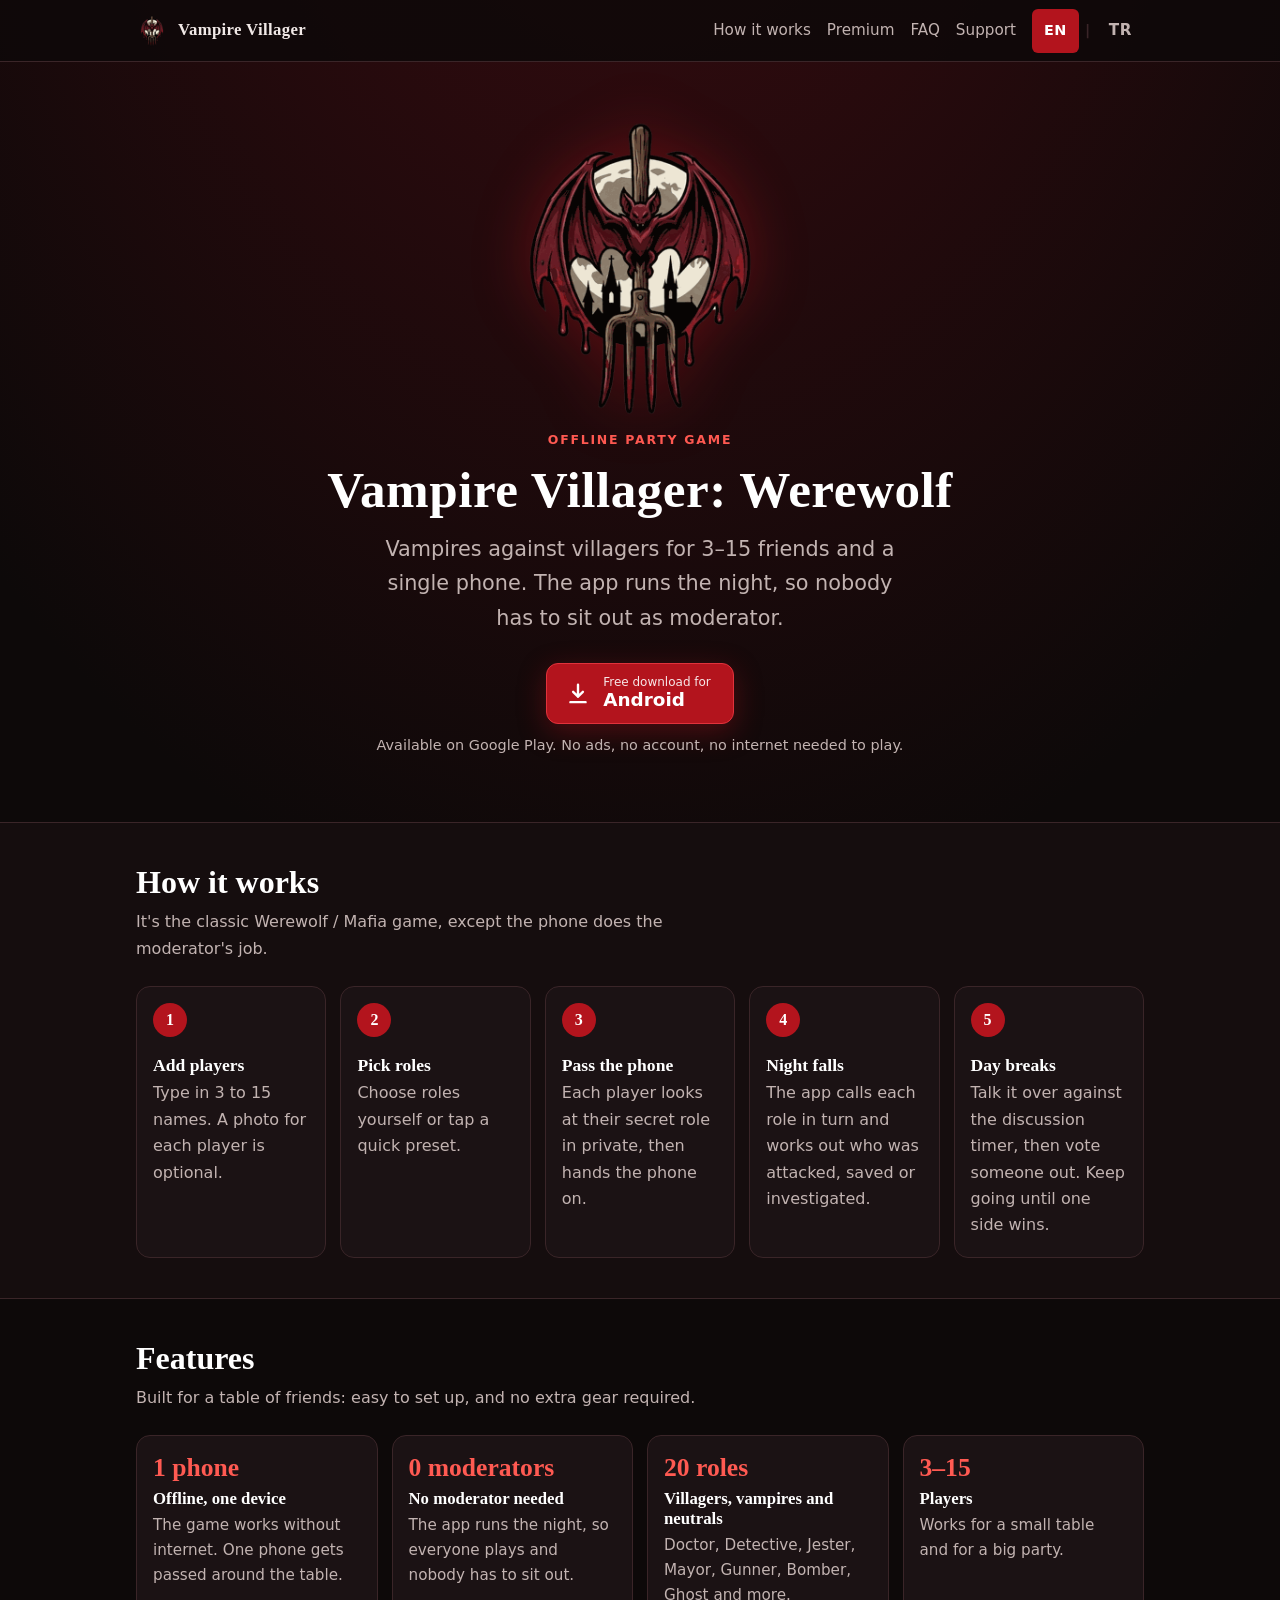
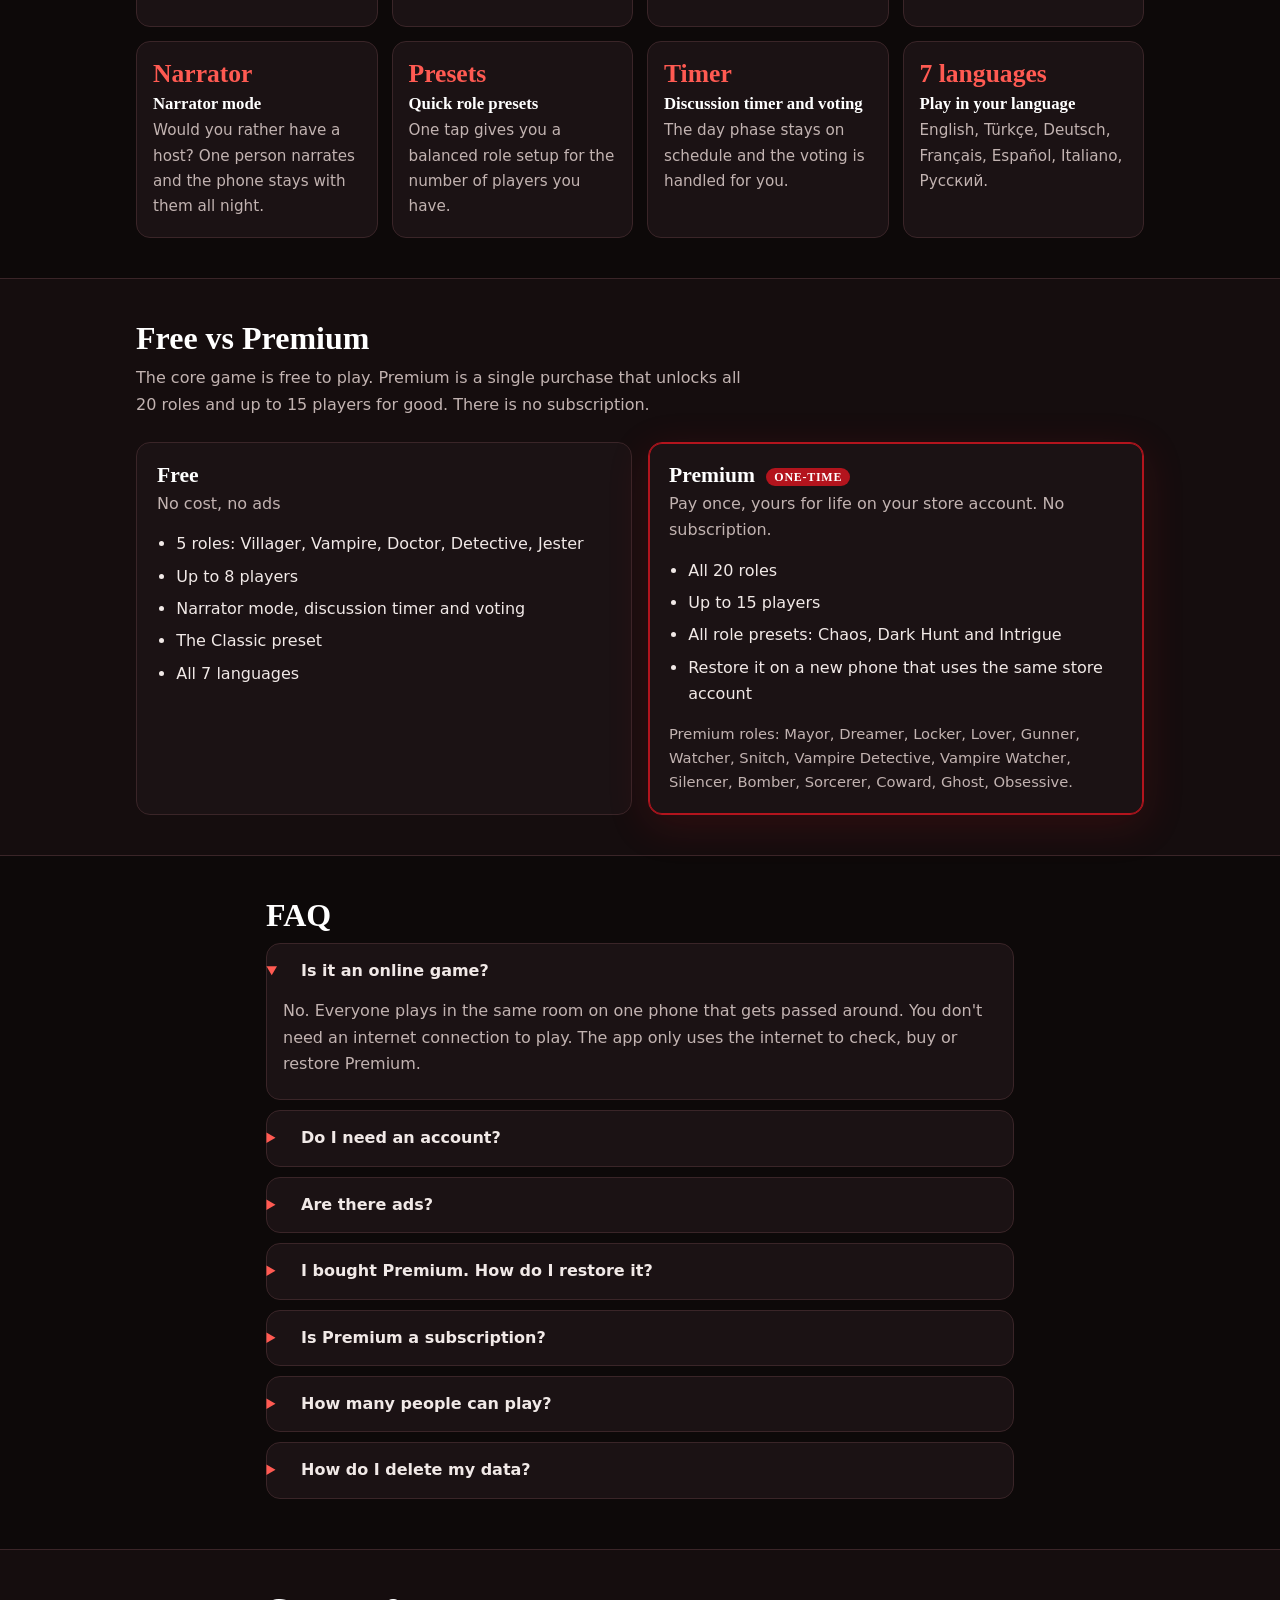
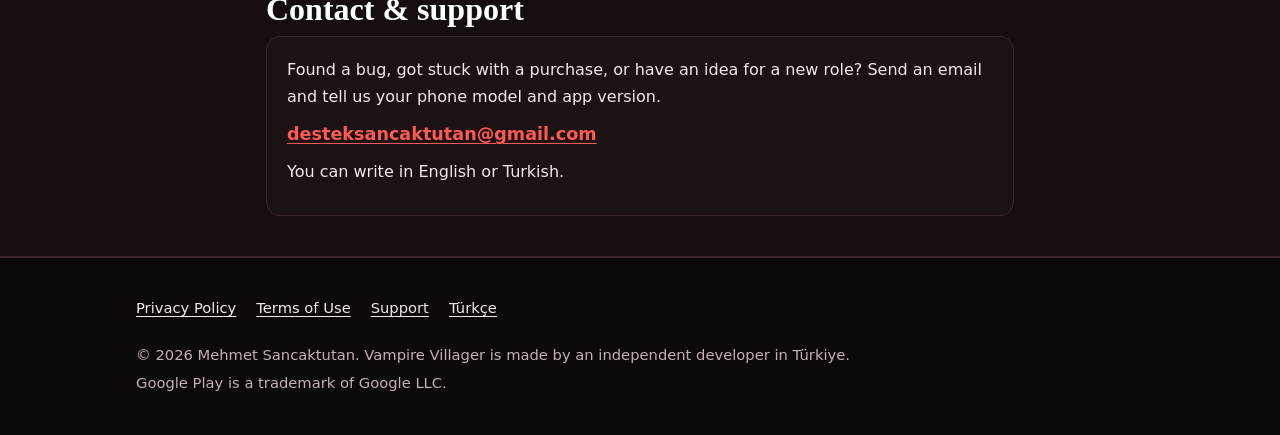
==== commit 79d7df5a: "Site yeniden yazildi: statik EN/TR, gizlilik politikasi ve kullanim kosullari - Tum icerik JavaScrip" ====
--- a/index.html
+++ b/index.html
@@ -1,268 +1,190 @@
 <!DOCTYPE html>
 <html lang="en">
 <head>
-    <meta charset="UTF-8">
-    <meta name="viewport" content="width=device-width, initial-scale=1.0">
-    <title>Vampire Villager - Official Website</title>
-    <style>
-        :root {
-            --primary-color: #ff3b3b; /* Kan kırmızısı */
-            --bg-color: #121212; /* Koyu arka plan */
-            --card-bg: #1e1e1e; /* Kart rengi */
-            --text-color: #e0e0e0;
-        }
-        body {
-            font-family: 'Segoe UI', Tahoma, Geneva, Verdana, sans-serif;
-            margin: 0;
-            padding: 0;
-            background-color: var(--bg-color);
-            color: var(--text-color);
-            line-height: 1.6;
-        }
-        .container {
-            max-width: 900px;
-            margin: 0 auto;
-            padding: 20px;
-        }
-        
-        /* --- BAYRAK İKON AYARLARI --- */
-        .lang-switch {
-            position: fixed;
-            top: 20px;
-            right: 20px;
-            background: rgba(0, 0, 0, 0.6);
-            padding: 8px 12px;
-            border-radius: 30px;
-            border: 1px solid #333;
-            z-index: 1000;
-            backdrop-filter: blur(5px);
-            display: flex;
-            align-items: center;
-            gap: 15px; 
-        }
-        .lang-btn {
-            background: none;
-            border: none;
-            cursor: pointer;
-            padding: 0;
-            transition: all 0.3s ease;
-            opacity: 0.5;
-            filter: grayscale(100%);
-        }
-        .lang-btn img {
-            width: 32px;
-            height: auto;
-            display: block;
-            border-radius: 4px;
-            box-shadow: 0 2px 5px rgba(0,0,0,0.5);
-        }
-        .lang-btn:hover {
-            opacity: 1;
-            transform: scale(1.1);
-            filter: grayscale(0%);
-        }
-        .lang-btn.active { 
-            opacity: 1; 
-            transform: scale(1.2);
-            filter: grayscale(0%);
-            border-bottom: 2px solid var(--primary-color);
-            padding-bottom: 2px;
-        }
-
-        /* Header Alanı ve Logo */
-        header {
-            text-align: center;
-            padding: 60px 20px;
-            background: linear-gradient(180deg, #1a0505 0%, var(--bg-color) 100%);
-        }
-        
-        /* LOGO AYARLARI */
-        #game-logo {
-            max-width: 90%; 
-            width: 600px;   
-            height: auto;
-            display: block;
-            margin: 0 auto 20px auto;
-            filter: drop-shadow(0 0 20px rgba(255, 59, 59, 0.4)); 
-            border-radius: 20px; 
-        }
-
-        .subtitle {
-            font-size: 1.2em;
-            color: #aaa;
-            margin-top: 10px;
-        }
-        
-        /* Buton Tasarımı */
-        .btn-download {
-            display: inline-block;
-            margin-top: 30px;
-            padding: 15px 30px;
-            background-color: var(--primary-color);
-            color: white;
-            text-decoration: none;
-            font-weight: bold;
-            border-radius: 50px;
-            transition: transform 0.2s, box-shadow 0.2s;
-        }
-        .btn-download:hover {
-            transform: scale(1.05);
-            box-shadow: 0 0 20px rgba(255, 59, 59, 0.4);
-        }
-
-        /* İçerik Kutuları */
-        .content-box {
-            background: var(--card-bg);
-            padding: 30px;
-            margin: 20px 0;
-            border-radius: 12px;
-            border-left: 4px solid var(--primary-color);
-        }
-        h2 { color: var(--text-color); border-bottom: 1px solid #333; padding-bottom: 10px; }
-        
-        /* Footer */
-        footer {
-            text-align: center;
-            padding: 40px;
-            color: #666;
-            font-size: 0.9em;
-        }
-        a { color: var(--primary-color); text-decoration: none; }
-    </style>
+<meta charset="utf-8">
+<meta name="viewport" content="width=device-width, initial-scale=1">
+<title>Vampire Villager: Werewolf – offline party game for one phone</title>
+<meta name="description" content="Vampire Villager: Werewolf is an offline Werewolf/Mafia-style party game for 3–15 players on a single phone. The app runs the night, so no moderator is needed. No ads, no account.">
+<link rel="canonical" href="https://mehmetsancaktutan.github.io/support-website1/">
+<link rel="alternate" hreflang="en" href="https://mehmetsancaktutan.github.io/support-website1/">
+<link rel="alternate" hreflang="tr" href="https://mehmetsancaktutan.github.io/support-website1/tr/">
+<link rel="alternate" hreflang="x-default" href="https://mehmetsancaktutan.github.io/support-website1/">
+<meta name="theme-color" content="#0d0909">
+<meta name="robots" content="index, follow">
+<meta property="og:type" content="website">
+<meta property="og:site_name" content="Vampire Villager">
+<meta property="og:title" content="Vampire Villager: Werewolf – offline party game for one phone">
+<meta property="og:description" content="Vampires vs villagers for 3–15 players. One phone, no moderator, no internet, no ads.">
+<meta property="og:url" content="https://mehmetsancaktutan.github.io/support-website1/">
+<meta property="og:image" content="https://mehmetsancaktutan.github.io/support-website1/assets/og-image.jpg">
+<meta property="og:image:width" content="1200">
+<meta property="og:image:height" content="630">
+<meta property="og:image:alt" content="Vampire Villager logo: a red bat and a pitchfork in front of a full moon">
+<meta property="og:locale" content="en_US">
+<meta property="og:locale:alternate" content="tr_TR">
+<meta name="twitter:card" content="summary_large_image">
+<link rel="icon" type="image/png" sizes="32x32" href="assets/favicon-32.png">
+<link rel="icon" type="image/png" sizes="192x192" href="assets/icon-192.png">
+<link rel="apple-touch-icon" href="assets/apple-touch-icon.png">
+<link rel="stylesheet" href="assets/site.css">
 </head>
 <body>
+<a class="skip-link" href="#main">Skip to content</a>
+<header class="site-header">
+  <div class="wrap">
+    <a class="brand" href="./" aria-current="page"><img src="assets/favicon-32.png" alt="" width="32" height="32">Vampire Villager</a>
+    <nav class="header-nav" aria-label="Main">
+      <ul>
+        <li><a href="#how">How it works</a></li>
+        <li><a href="#premium">Premium</a></li>
+        <li><a href="#faq">FAQ</a></li>
+        <li><a href="#support">Support</a></li>
+      </ul>
+      <p class="lang"><span aria-current="true" lang="en">EN</span><span class="sep" aria-hidden="true">|</span><a href="tr/" hreflang="tr" lang="tr" title="Türkçe">TR</a></p>
+    </nav>
+  </div>
+</header>
 
-    <div class="lang-switch">
-        <button class="lang-btn" onclick="setLanguage('tr')" id="btn-tr" title="Türkçe">
-            <img src="https://flagcdn.com/w40/tr.png" alt="Türkçe">
-        </button> 
-        <button class="lang-btn active" onclick="setLanguage('en')" id="btn-en" title="English">
-            <img src="https://flagcdn.com/w40/gb.png" alt="English">
-        </button>
+<main id="main">
+  <div class="hero">
+    <div class="wrap">
+      <img class="hero-logo" src="assets/logo-320.png" srcset="assets/logo-320.png 320w, assets/logo-640.png 640w" sizes="(min-width: 700px) 300px, 240px" width="300" height="300" alt="Vampire Villager logo: a red bat and a pitchfork in front of a full moon">
+      <p class="eyebrow">Offline party game</p>
+      <h1>Vampire Villager: Werewolf</h1>
+      <p class="pitch">Vampires against villagers for 3–15 friends and a single phone. The app runs the night, so nobody has to sit out as moderator.</p>
+      <div class="cta-row">
+        <a class="btn-play" href="https://play.google.com/store/apps/details?id=com.mehmett1.vampirkoylu" rel="noopener">
+          <svg viewBox="0 0 24 24" aria-hidden="true" focusable="false"><path fill="none" stroke="currentColor" stroke-width="2.2" stroke-linecap="round" stroke-linejoin="round" d="M12 3.5v11m-4.5-4.5 4.5 4.5 4.5-4.5M5 19.5h14"/></svg>
+          <span><span class="small">Free download for</span><span class="big">Android</span></span>
+        </a>
+        <p class="cta-note">Available on Google Play. No ads, no account, no internet needed to play.</p>
+      </div>
     </div>
+  </div>
 
-    <header>
-        <img id="game-logo" src="bestlogo.png" alt="Vampire Villager Logo">
-        
-        <p class="subtitle" id="subtitle">Trust no one. Night is falling...</p>
-        
-        <a href="#" class="btn-download" id="downloadBtn">📲 Download on Google Play (Soon)</a>
-    </header>
+  <section id="how" class="section-alt" aria-labelledby="how-title">
+    <div class="wrap">
+      <h2 id="how-title">How it works</h2>
+      <p class="section-lead">It's the classic Werewolf / Mafia game, except the phone does the moderator's job.</p>
+      <ol class="steps">
+        <li><h3>Add players</h3><p>Type in 3 to 15 names. A photo for each player is optional.</p></li>
+        <li><h3>Pick roles</h3><p>Choose roles yourself or tap a quick preset.</p></li>
+        <li><h3>Pass the phone</h3><p>Each player looks at their secret role in private, then hands the phone on.</p></li>
+        <li><h3>Night falls</h3><p>The app calls each role in turn and works out who was attacked, saved or investigated.</p></li>
+        <li><h3>Day breaks</h3><p>Talk it over against the discussion timer, then vote someone out. Keep going until one side wins.</p></li>
+      </ol>
+    </div>
+  </section>
 
-    <div class="container">
-        
-        <div class="content-box">
-            <h2 id="aboutTitle">About</h2>
-            <p id="aboutText">Vampire Villager is a role-playing game full of strategy and mystery. Protect the villagers or hunt them all down. The choice is yours! Get ready for a breathtaking battle with your friends or online players.</p>
-        </div>
+  <section id="features" aria-labelledby="features-title">
+    <div class="wrap">
+      <h2 id="features-title">Features</h2>
+      <p class="section-lead">Built for a table of friends: easy to set up, and no extra gear required.</p>
+      <ul class="features">
+        <li><span class="stat">1 phone</span><h3>Offline, one device</h3><p>The game works without internet. One phone gets passed around the table.</p></li>
+        <li><span class="stat">0 moderators</span><h3>No moderator needed</h3><p>The app runs the night, so everyone plays and nobody has to sit out.</p></li>
+        <li><span class="stat">20 roles</span><h3>Villagers, vampires and neutrals</h3><p>Doctor, Detective, Jester, Mayor, Gunner, Bomber, Ghost and more.</p></li>
+        <li><span class="stat">3–15</span><h3>Players</h3><p>Works for a small table and for a big party.</p></li>
+        <li><span class="stat">Narrator</span><h3>Narrator mode</h3><p>Would you rather have a host? One person narrates and the phone stays with them all night.</p></li>
+        <li><span class="stat">Presets</span><h3>Quick role presets</h3><p>One tap gives you a balanced role setup for the number of players you have.</p></li>
+        <li><span class="stat">Timer</span><h3>Discussion timer and voting</h3><p>The day phase stays on schedule and the voting is handled for you.</p></li>
+        <li><span class="stat">7 languages</span><h3>Play in your language</h3><p>English, <span lang="tr">Türkçe</span>, <span lang="de">Deutsch</span>, <span lang="fr">Français</span>, <span lang="es">Español</span>, <span lang="it">Italiano</span>, <span lang="ru">Русский</span>.</p></li>
+      </ul>
+    </div>
+  </section>
 
-        <div class="content-box">
-            <h2 id="privacyTitle">Privacy Policy</h2>
-            <div id="privacyText"></div>
-        </div>
+  <section id="premium" class="section-alt" aria-labelledby="premium-title">
+    <div class="wrap">
+      <h2 id="premium-title">Free vs Premium</h2>
+      <p class="section-lead">The core game is free to play. Premium is a single purchase that unlocks all 20 roles and up to 15 players for good. There is no subscription.</p>
+      <div class="plans">
+        <article class="plan" aria-labelledby="plan-free">
+          <h3 id="plan-free">Free</h3>
+          <p class="price">No cost, no ads</p>
+          <ul>
+            <li>5 roles: Villager, Vampire, Doctor, Detective, Jester</li>
+            <li>Up to 8 players</li>
+            <li>Narrator mode, discussion timer and voting</li>
+            <li>The Classic preset</li>
+            <li>All 7 languages</li>
+          </ul>
+        </article>
+        <article class="plan premium" aria-labelledby="plan-premium">
+          <h3 id="plan-premium">Premium <span class="badge">One-time</span></h3>
+          <p class="price">Pay once, yours for life on your store account. No subscription.</p>
+          <ul>
+            <li>All 20 roles</li>
+            <li>Up to 15 players</li>
+            <li>All role presets: Chaos, Dark Hunt and Intrigue</li>
+            <li>Restore it on a new phone that uses the same store account</li>
+          </ul>
+          <p class="roles">Premium roles: Mayor, Dreamer, Locker, Lover, Gunner, Watcher, Snitch, Vampire Detective, Vampire Watcher, Silencer, Bomber, Sorcerer, Coward, Ghost, Obsessive.</p>
+        </article>
+      </div>
+    </div>
+  </section>
 
-        <div class="content-box">
-            <h2 id="contactTitle">Contact & Support</h2>
-            <p id="contactText">Found a bug or have a suggestion? Contact us:</p>
-            <p>📧 <strong>E-posta:</strong> desteksancaktutan@gmail.com</p>
-        </div>
+  <section id="faq" aria-labelledby="faq-title">
+    <div class="wrap narrow">
+      <h2 id="faq-title">FAQ</h2>
+      <div class="faq">
+        <details open>
+          <summary>Is it an online game?</summary>
+          <div><p>No. Everyone plays in the same room on one phone that gets passed around. You don't need an internet connection to play. The app only uses the internet to check, buy or restore Premium.</p></div>
+        </details>
+        <details>
+          <summary>Do I need an account?</summary>
+          <div><p>No. There is no sign-up or login. Player names and photos are stored on your phone and never sent to us.</p></div>
+        </details>
+        <details>
+          <summary>Are there ads?</summary>
+          <div><p>None at all. The app also has no analytics or tracking tools.</p></div>
+        </details>
+        <details>
+          <summary>I bought Premium. How do I restore it?</summary>
+          <div><p>Sign in to your phone with the Google account you used to buy Premium, open the app's <strong>Shop</strong> screen and tap <strong>Restore Purchases</strong>. The purchase is linked to your store account, so it also works after you reinstall the app or move to a new phone.</p></div>
+        </details>
+        <details>
+          <summary>Is Premium a subscription?</summary>
+          <div><p>No. You pay once and there are no recurring charges. Google Play handles payment and refunds.</p></div>
+        </details>
+        <details>
+          <summary>How many people can play?</summary>
+          <div><p>From 3 players. The free version goes up to 8 players and Premium goes up to 15.</p></div>
+        </details>
+        <details>
+          <summary>How do I delete my data?</summary>
+          <div><p>All game data stays on your phone. <strong>Settings › Reset Data</strong> in the app clears the current player list and role setup. To delete everything, including player photos, uninstall the app or clear its storage. The <a href="privacy.html#deletion">privacy policy</a> has more detail.</p></div>
+        </details>
+      </div>
+    </div>
+  </section>
 
+  <section id="support" class="section-alt" aria-labelledby="support-title">
+    <div class="wrap narrow">
+      <h2 id="support-title">Contact &amp; support</h2>
+      <div class="contact-card">
+        <p>Found a bug, got stuck with a purchase, or have an idea for a new role? Send an email and tell us your phone model and app version.</p>
+        <p class="email"><a href="mailto:desteksancaktutan@gmail.com">desteksancaktutan@gmail.com</a></p>
+        <p>You can write in English or Turkish.</p>
+      </div>
     </div>
+  </section>
+</main>
 
-    <footer>
-        <p id="footerText">&copy; 2026 Vampire Villager Team. All rights reserved.</p>
-    </footer>
-
-    <script>
-        const translations = {
-            tr: {
-                subtitle: "Kimseye güvenme. Gece çöküyor...",
-                downloadBtn: "📲 Google Play'den İndir (Yakında)",
-                aboutTitle: "Hakkında",
-                aboutText: "Vampir Köylü, strateji ve gizem dolu bir rol yapma oyunudur. Köylüleri koru ya da hepsini avla. Seçim senin! Arkadaşlarınla veya çevrimiçi oyuncularla nefes kesen bir mücadeleye hazır ol.",
-                privacyTitle: "Gizlilik Politikası",
-                privacyText: `
-                    <p><strong>Son Güncelleme:</strong> 2026</p>
-                    <p>Vampir Köylü ("Hizmet") geliştiricisi olarak gizliliğinize büyük önem veriyoruz. Bu gizlilik politikası, verilerinizin nasıl işlendiğini açıklar.</p>
-                    
-                    <h3>1. Veri Toplamama Beyanı</h3>
-                    <p>Açıkça belirtmek isteriz ki; geliştirici olarak <strong>hiçbir kişisel verinizi (isim, telefon numarası, fotoğraf, konum vb.) sunucularımızda toplamıyor, saklamıyor ve işlemiyoruz.</strong> Uygulama, kişisel bilgilerinizi talep etmeden çalışacak şekilde tasarlanmıştır.</p>
-
-                    <h3>2. Üçüncü Taraf Hizmetleri</h3>
-                    <p>Biz veri toplamasak da, uygulama işlevselliği (örneğin reklam gösterimi) için Google Play Hizmetleri ve Google AdMob gibi üçüncü taraf kütüphanelerini kullanabilir. Bu servisler, size uygun reklamlar sunmak veya uygulama performansını ölçmek için cihaz kimliği gibi anonim verileri toplayabilir.</p>
-                    <p>Kullanılan servislerin gizlilik politikaları:</p>
-                    <ul>
-                        <li><a href="https://www.google.com/policies/privacy/" target="_blank">Google Play Services</a></li>
-                        <li><a href="https://support.google.com/admob/answer/6128543?hl=tr" target="_blank">AdMob</a></li>
-                    </ul>
-
-                    <h3>3. Çerezler ve Güvenlik</h3>
-                    <p>Uygulamamız doğrudan çerez (cookie) kullanmaz. Kişisel veri toplamadığımız için verilerinizin sızdırılması veya çalınması gibi bir risk tarafımızca oluşturulmaz.</p>
-
-                    <h3>4. Çocukların Gizliliği</h3>
-                    <p>Uygulamamız çocuklardan veya yetişkinlerden herhangi bir kimlik bilgisi talep etmez.</p>
-                `,
-                contactTitle: "İletişim & Destek",
-                contactText: "Bir hata mı buldunuz veya öneriniz mi var? Bize ulaşın:",
-                footerText: "&copy; 2026 Vampir Köylü Ekibi. Tüm hakları saklıdır."
-            },
-            en: {
-                subtitle: "Trust no one. Night is falling...",
-                downloadBtn: "📲 Download on Google Play (Soon)",
-                aboutTitle: "About",
-                aboutText: "Vampire Villager is a role-playing game full of strategy and mystery. Protect the villagers or hunt them all down. The choice is yours! Get ready for a breathtaking battle with your friends or online players.",
-                privacyTitle: "Privacy Policy",
-                privacyText: `
-                    <p><strong>Last Updated:</strong> 2026</p>
-                    <p>As the developer of Vampire Villager ("Service"), we prioritize your privacy. This policy explains our stance on data collection.</p>
-                    
-                    <h3>1. No Data Collection Policy</h3>
-                    <p>We explicitly state that as the developer, <strong>we do not collect, store, or process any of your personal data (name, phone number, photos, location, etc.) on our servers.</strong> The application is designed to function without requesting personal information.</p>
-
-                    <h3>2. Third-Party Services</h3>
-                    <p>While we do not collect data, the app may use third-party libraries such as Google Play Services and Google AdMob to provide functionality (e.g., displaying ads). These services may collect anonymous data, such as device IDs, to serve relevant ads or measure performance.</p>
-                    <p>Privacy policies of the services used:</p>
-                    <ul>
-                        <li><a href="https://www.google.com/policies/privacy/" target="_blank">Google Play Services</a></li>
-                        <li><a href="https://support.google.com/admob/answer/6128543?hl=tr" target="_blank">AdMob</a></li>
-                    </ul>
-
-                    <h3>3. Cookies and Security</h3>
-                    <p>Our app does not explicitly use cookies. Since we do not collect personal data, we do not store any sensitive information that could be compromised.</p>
-
-                    <h3>4. Children’s Privacy</h3>
-                    <p>Our application does not request any personally identifiable information from children or adults.</p>
-                `,
-                contactTitle: "Contact & Support",
-                contactText: "Found a bug or have a suggestion? Contact us:",
-                footerText: "&copy; 2026 Vampire Villager Team. All rights reserved."
-            }
-        };
-
-        function setLanguage(lang) {
-            document.getElementById('subtitle').innerText = translations[lang].subtitle;
-            document.getElementById('downloadBtn').innerText = translations[lang].downloadBtn;
-            document.getElementById('aboutTitle').innerText = translations[lang].aboutTitle;
-            document.getElementById('aboutText').innerText = translations[lang].aboutText;
-            document.getElementById('privacyTitle').innerText = translations[lang].privacyTitle;
-            
-            document.getElementById('privacyText').innerHTML = translations[lang].privacyText;
-            
-            document.getElementById('contactTitle').innerText = translations[lang].contactTitle;
-            document.getElementById('contactText').innerText = translations[lang].contactText;
-            document.getElementById('footerText').innerHTML = translations[lang].footerText;
-
-            document.getElementById('btn-tr').classList.remove('active');
-            document.getElementById('btn-en').classList.remove('active');
-            document.getElementById('btn-' + lang).classList.add('active');
-
-            document.documentElement.lang = lang;
-        }
-
-        window.onload = function() {
-            setLanguage('en');
-        };
-    </script>
-
+<footer class="site-footer">
+  <div class="wrap">
+    <nav aria-label="Footer">
+      <ul>
+        <li><a href="privacy.html">Privacy Policy</a></li>
+        <li><a href="terms.html">Terms of Use</a></li>
+        <li><a href="mailto:desteksancaktutan@gmail.com">Support</a></li>
+        <li><a href="tr/" hreflang="tr" lang="tr">Türkçe</a></li>
+      </ul>
+    </nav>
+    <p>© 2026 Mehmet Sancaktutan. Vampire Villager is made by an independent developer in Türkiye.</p>
+    <p>Google Play is a trademark of Google LLC.</p>
+  </div>
+</footer>
 </body>
 </html>
--- a/assets/site.css
+++ b/assets/site.css
@@ -0,0 +1,178 @@
+/* Vampire Villager: static site styles. No external requests. */
+:root {
+  color-scheme: dark;
+  --bg: #0d0909;
+  --bg-2: #150d0e;
+  --surface: #1b1214;
+  --surface-2: #231719;
+  --line: #3a2528;
+  --text: #f1e9e7;
+  --muted: #c2b3b1;
+  --accent: #ff5a52;        /* links/highlights: 6.4:1 on --bg */
+  --accent-strong: #b3141d; /* button fill: white text 6.9:1 */
+  --accent-hover: #cf1b25;
+  --moon: #eadfcf;
+  --radius: 14px;
+  --gutter: 16px;
+  --maxw: 1040px;
+  --serif: "Iowan Old Style", "Palatino Linotype", Palatino, "Book Antiqua", Georgia, "Times New Roman", serif;
+  --sans: system-ui, -apple-system, "Segoe UI", Roboto, "Helvetica Neue", Arial, "Noto Sans", sans-serif;
+}
+
+*, *::before, *::after { box-sizing: border-box; }
+
+html { -webkit-text-size-adjust: 100%; text-size-adjust: 100%; scroll-behavior: smooth; }
+@media (prefers-reduced-motion: reduce) { html { scroll-behavior: auto; } *, *::before, *::after { transition: none !important; } }
+
+body {
+  margin: 0;
+  background: var(--bg);
+  background-image: radial-gradient(120% 60% at 50% -10%, #3a0b10 0%, rgba(58, 11, 16, 0) 60%);
+  background-repeat: no-repeat;
+  color: var(--text);
+  font: 400 1rem/1.65 var(--sans);
+  overflow-x: hidden;
+}
+
+img { max-width: 100%; height: auto; }
+
+a { color: var(--accent); text-underline-offset: 3px; text-decoration-thickness: 1px; }
+a:hover { text-decoration-thickness: 2px; }
+
+:focus-visible { outline: 3px solid #ffd166; outline-offset: 3px; border-radius: 6px; }
+
+.skip-link {
+  position: absolute; left: var(--gutter); top: -100px; z-index: 100;
+  background: #fff; color: #000; padding: 10px 14px; border-radius: 8px; font-weight: 700;
+}
+.skip-link:focus { top: 12px; }
+
+.wrap { width: 100%; max-width: var(--maxw); margin: 0 auto; padding: 0 var(--gutter); }
+.narrow { max-width: 780px; }
+
+/* Header */
+.site-header { border-bottom: 1px solid var(--line); background: rgba(13, 9, 9, .85); }
+.site-header .wrap {
+  display: flex; align-items: center; justify-content: space-between; gap: 12px;
+  min-height: 60px; flex-wrap: wrap; padding-top: 8px; padding-bottom: 8px;
+}
+.brand { display: inline-flex; align-items: center; gap: 10px; color: var(--text); text-decoration: none; font: 700 1.05rem/1.2 var(--serif); letter-spacing: .02em; }
+.brand img { width: 32px; height: 32px; }
+.brand:hover { color: #fff; }
+.header-nav { display: flex; align-items: center; gap: 4px 16px; flex-wrap: wrap; }
+.header-nav ul { list-style: none; display: flex; flex-wrap: wrap; gap: 4px 16px; margin: 0; padding: 0; }
+.header-nav a { color: var(--muted); text-decoration: none; font-size: .95rem; padding: 6px 0; display: inline-block; }
+.header-nav a:hover, .header-nav a[aria-current="page"] { color: var(--text); text-decoration: underline; }
+.lang { margin: 0; display: inline-flex; align-items: center; gap: 6px; font-size: .9rem; font-weight: 700; letter-spacing: .04em; }
+.lang a, .lang span[aria-current] { padding: 10px 12px; min-height: 44px; display: inline-flex; align-items: center; border-radius: 6px; text-decoration: none; }
+.lang a { color: var(--muted); }
+.lang a:hover { color: var(--text); background: var(--surface-2); }
+.lang [aria-current] { color: #fff; background: var(--accent-strong); }
+.lang .sep { color: var(--line); }
+@media (max-width: 600px) {
+  .header-nav { width: 100%; justify-content: space-between; }
+  .header-nav ul { gap: 0 16px; }
+  .header-nav ul a { padding: 10px 0; }
+}
+
+/* Hero */
+.hero { text-align: center; padding: 40px 0 48px; }
+.hero-logo { width: 240px; height: 240px; display: block; margin: 0 auto 12px; filter: drop-shadow(0 0 28px rgba(200, 20, 30, .35)); }
+@media (min-width: 700px) { .hero-logo { width: 300px; height: 300px; } .hero { padding: 56px 0 64px; } }
+.eyebrow { color: var(--accent); text-transform: uppercase; letter-spacing: .14em; font-size: .78rem; font-weight: 700; margin: 0 0 8px; }
+h1, h2, h3 { font-family: var(--serif); line-height: 1.2; color: #fff; }
+h1 { font-size: clamp(2rem, 7vw, 3.2rem); margin: 0 0 12px; letter-spacing: .01em; }
+.hero .pitch { font-size: clamp(1.05rem, 3.6vw, 1.3rem); color: var(--muted); max-width: 40ch; margin: 0 auto 28px; }
+.cta-row { display: flex; flex-direction: column; align-items: center; gap: 10px; }
+.btn-play {
+  display: inline-flex; align-items: center; gap: 12px;
+  background: var(--accent-strong); color: #fff; text-decoration: none;
+  padding: 12px 22px 12px 18px; border-radius: 12px; border: 1px solid #e0333c;
+  box-shadow: 0 8px 28px rgba(179, 20, 29, .35);
+  transition: background .15s ease, transform .15s ease;
+}
+.btn-play:hover { background: var(--accent-hover); transform: translateY(-1px); text-decoration: none; }
+.btn-play svg { width: 26px; height: 26px; flex: none; }
+.btn-play .small { display: block; font-size: .75rem; opacity: .9; line-height: 1.1; text-align: left; }
+.btn-play .big { display: block; font-size: 1.15rem; font-weight: 700; line-height: 1.2; text-align: left; }
+.cta-note { color: var(--muted); font-size: .9rem; margin: 0; }
+
+/* Sections */
+section { padding: 40px 0; }
+.section-alt { background: var(--bg-2); border-top: 1px solid var(--line); border-bottom: 1px solid var(--line); }
+h2 { font-size: clamp(1.5rem, 5vw, 2rem); margin: 0 0 8px; }
+.section-lead { color: var(--muted); margin: 0 0 24px; max-width: 60ch; }
+
+.steps { list-style: none; margin: 0; padding: 0; display: grid; gap: 14px; counter-reset: step; }
+.steps li {
+  counter-increment: step; position: relative; background: var(--surface); border: 1px solid var(--line);
+  border-radius: var(--radius); padding: 16px 16px 16px 64px;
+}
+.steps li::before {
+  content: counter(step); position: absolute; left: 16px; top: 16px; width: 34px; height: 34px; border-radius: 50%;
+  display: grid; place-items: center; background: var(--accent-strong); color: #fff; font: 700 1rem/1 var(--serif);
+}
+.steps h3 { font-size: 1.1rem; margin: 4px 0 4px; }
+.steps p { margin: 0; color: var(--muted); }
+@media (min-width: 820px) { .steps { grid-template-columns: repeat(5, 1fr); } .steps li { padding: 64px 16px 18px; } }
+
+.features { list-style: none; margin: 0; padding: 0; display: grid; gap: 14px; grid-template-columns: 1fr; }
+@media (min-width: 560px) { .features { grid-template-columns: 1fr 1fr; } }
+@media (min-width: 900px) { .features { grid-template-columns: repeat(4, 1fr); } }
+.features li { background: var(--surface); border: 1px solid var(--line); border-radius: var(--radius); padding: 18px 16px; }
+.features .stat { display: block; font: 700 1.6rem/1.1 var(--serif); color: var(--accent); margin-bottom: 6px; }
+.features h3 { font-size: 1.05rem; margin: 0 0 4px; }
+.features p { margin: 0; color: var(--muted); font-size: .95rem; }
+
+.plans { display: grid; gap: 16px; }
+@media (min-width: 720px) { .plans { grid-template-columns: 1fr 1fr; } }
+.plan { background: var(--surface); border: 1px solid var(--line); border-radius: var(--radius); padding: 20px; }
+.plan.premium { border-color: var(--accent-strong); box-shadow: 0 0 0 1px var(--accent-strong) inset, 0 10px 40px rgba(179, 20, 29, .18); }
+.plan h3 { font-size: 1.35rem; margin: 0 0 2px; }
+.plan .price { color: var(--muted); margin: 0 0 14px; }
+.plan ul { margin: 0; padding-left: 1.2em; }
+.plan li { margin: 6px 0; }
+.plan .roles { color: var(--muted); font-size: .92rem; margin: 14px 0 0; }
+.badge { display: inline-block; background: var(--accent-strong); color: #fff; font-size: .75rem; font-weight: 700; letter-spacing: .06em; text-transform: uppercase; padding: 2px 8px; border-radius: 999px; vertical-align: middle; margin-left: 6px; }
+
+.faq details { background: var(--surface); border: 1px solid var(--line); border-radius: var(--radius); margin: 0 0 10px; }
+.faq summary { cursor: pointer; padding: 14px 16px; font-weight: 700; list-style-position: outside; margin-left: 18px; }
+.faq summary::marker { color: var(--accent); }
+.faq details > div { padding: 0 16px 14px; color: var(--muted); }
+.faq details > div p { margin: 0 0 8px; }
+
+.contact-card { background: var(--surface); border: 1px solid var(--line); border-radius: var(--radius); padding: 20px; }
+.contact-card p { margin: 0 0 10px; }
+.email { font-size: 1.1rem; font-weight: 700; word-break: break-word; }
+
+/* Legal pages */
+.legal { padding: 32px 0 48px; }
+.legal h1 { font-size: clamp(1.8rem, 6vw, 2.5rem); }
+.legal .meta { color: var(--muted); margin: 0 0 24px; }
+.legal h2 { font-size: 1.35rem; margin: 32px 0 8px; padding-top: 8px; border-top: 1px solid var(--line); }
+.legal h3 { font-size: 1.1rem; margin: 20px 0 6px; }
+.legal p, .legal li { color: #e6dcda; }
+.legal ul { padding-left: 1.3em; }
+.legal li { margin: 6px 0; }
+.toc { background: var(--surface); border: 1px solid var(--line); border-radius: var(--radius); padding: 14px 16px; margin: 0 0 8px; }
+.toc h2 { border: 0; margin: 0 0 6px; padding: 0; font-size: 1rem; font-family: var(--sans); color: var(--muted); text-transform: uppercase; letter-spacing: .08em; }
+.toc ol { margin: 0; padding-left: 1.3em; columns: 1; }
+@media (min-width: 640px) { .toc ol { columns: 2; column-gap: 32px; } }
+.toc li { margin: 3px 0; break-inside: avoid; }
+.toc a { display: inline-block; padding: 6px 0; }
+.table-wrap { overflow-x: auto; margin: 12px 0; border: 1px solid var(--line); border-radius: 10px; }
+table { border-collapse: collapse; width: 100%; font-size: .95rem; }
+th, td { text-align: left; vertical-align: top; padding: 10px 12px; border-bottom: 1px solid var(--line); }
+th { background: var(--surface-2); color: #fff; }
+tr:last-child td { border-bottom: 0; }
+.callout { background: var(--surface); border-left: 4px solid var(--accent-strong); border-radius: 8px; padding: 12px 16px; margin: 16px 0; }
+.callout p { margin: 0; }
+
+.visually-hidden { position: absolute !important; width: 1px; height: 1px; padding: 0; margin: -1px; overflow: hidden; clip: rect(0 0 0 0); white-space: nowrap; border: 0; }
+code { font-size: .92em; background: var(--surface-2); padding: 1px 5px; border-radius: 4px; word-break: break-all; }
+
+/* Footer */
+.site-footer { border-top: 1px solid var(--line); padding: 28px 0 36px; color: var(--muted); font-size: .92rem; }
+.site-footer ul { list-style: none; display: flex; flex-wrap: wrap; gap: 0 20px; margin: 0 0 12px; padding: 0; }
+.site-footer a { color: var(--text); display: inline-block; padding: 10px 0; }
+.site-footer p { margin: 4px 0; }
